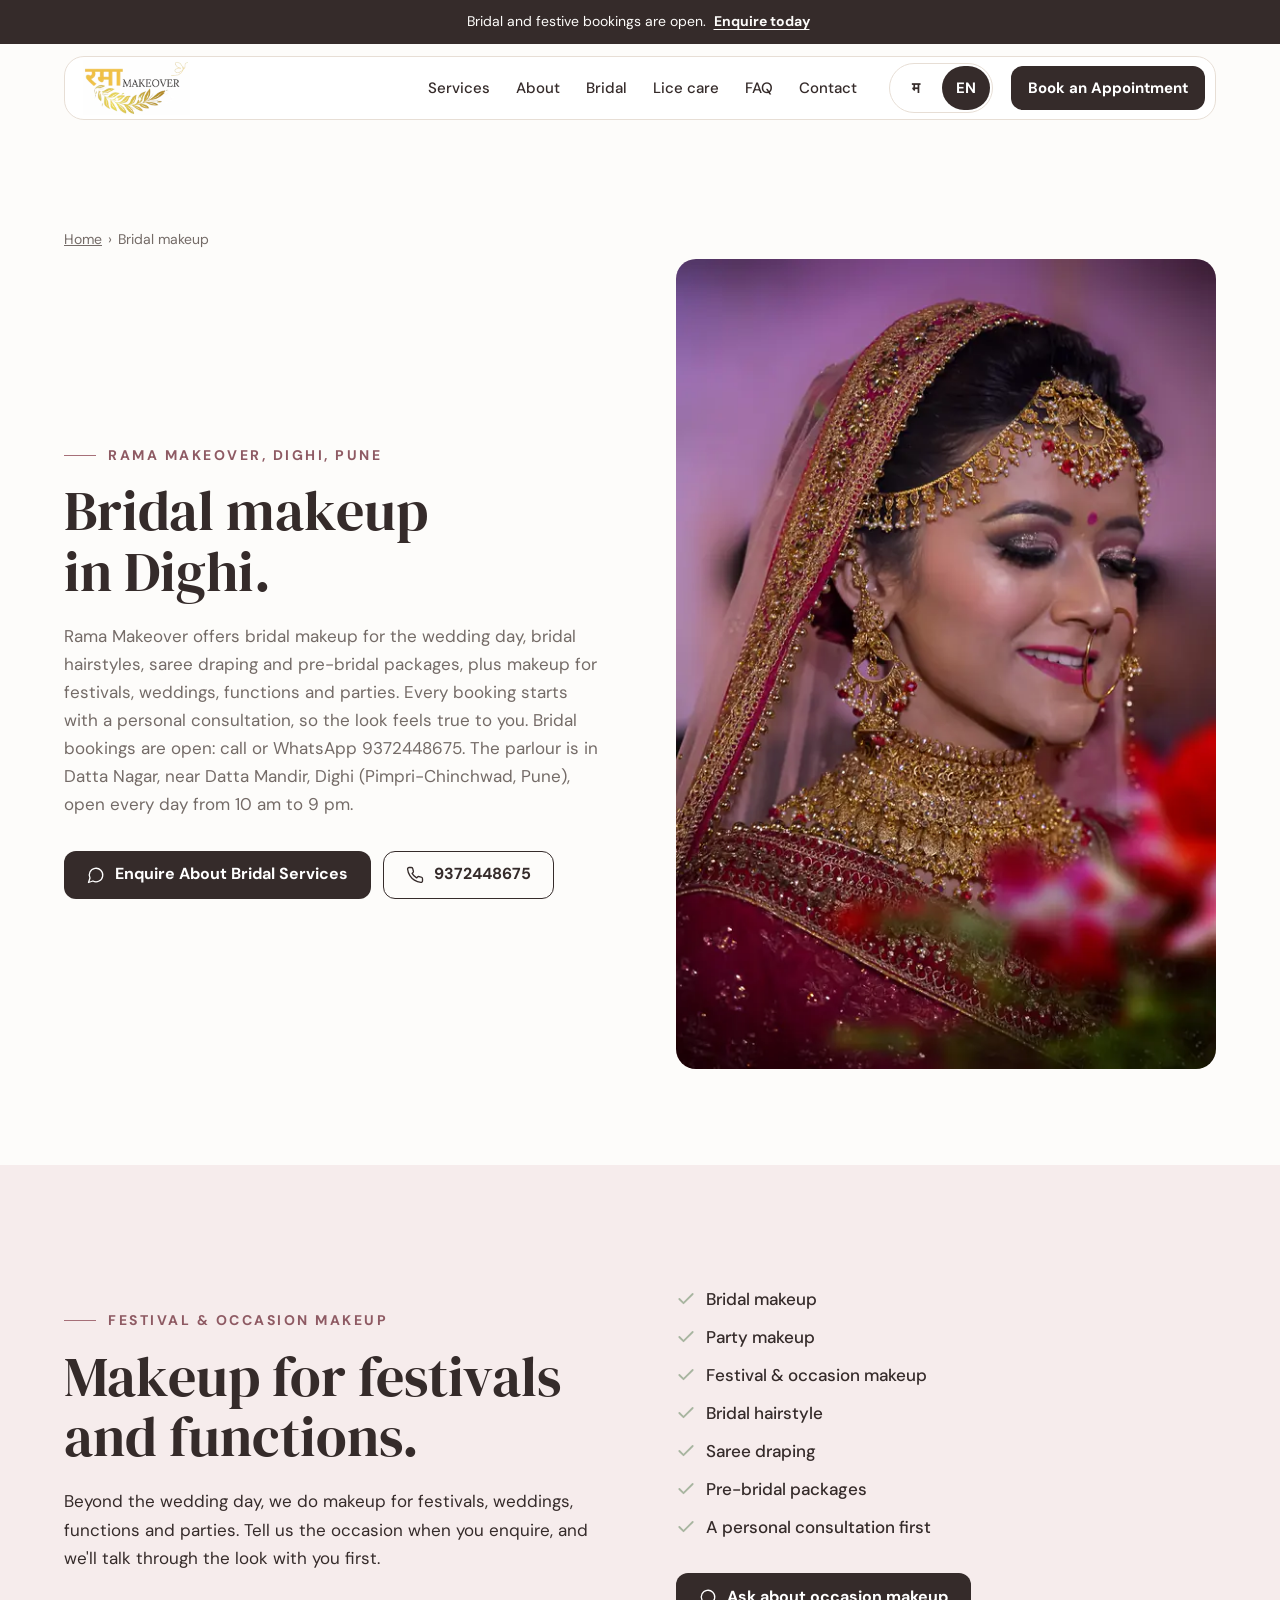
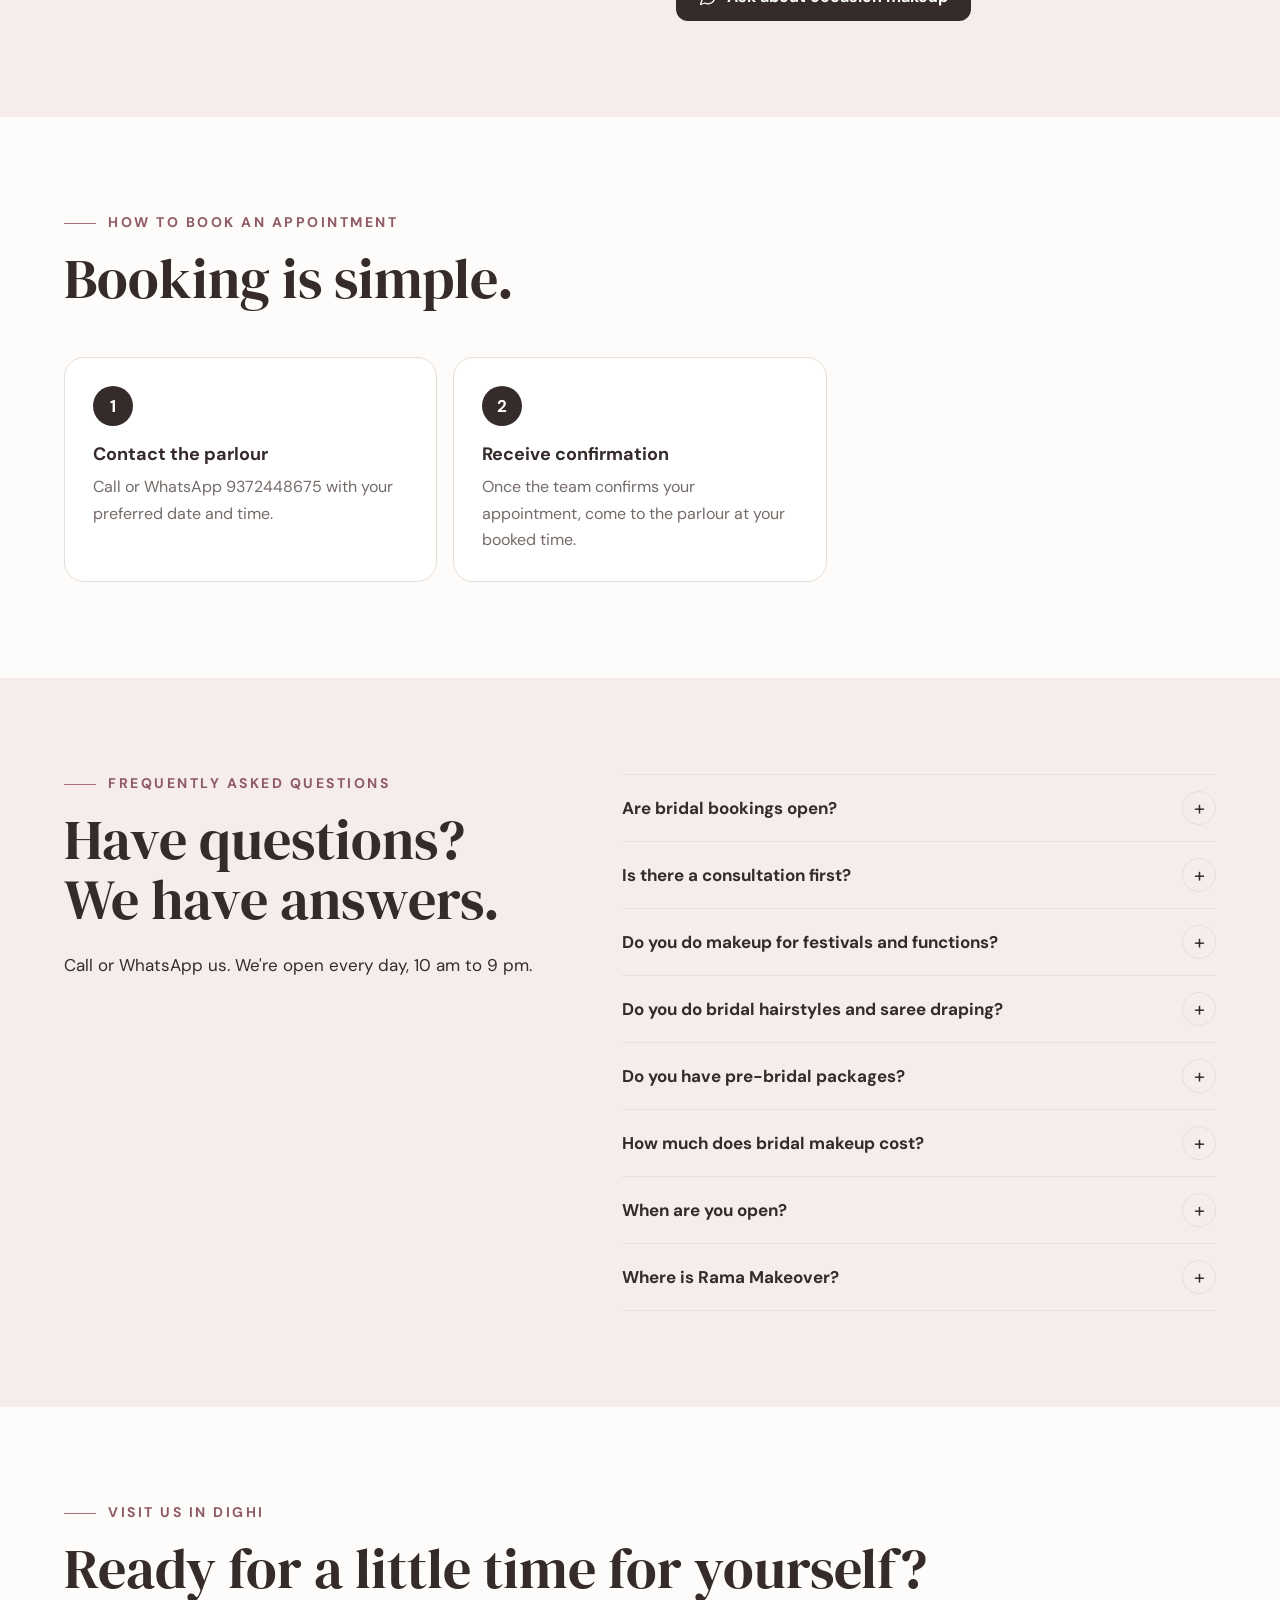
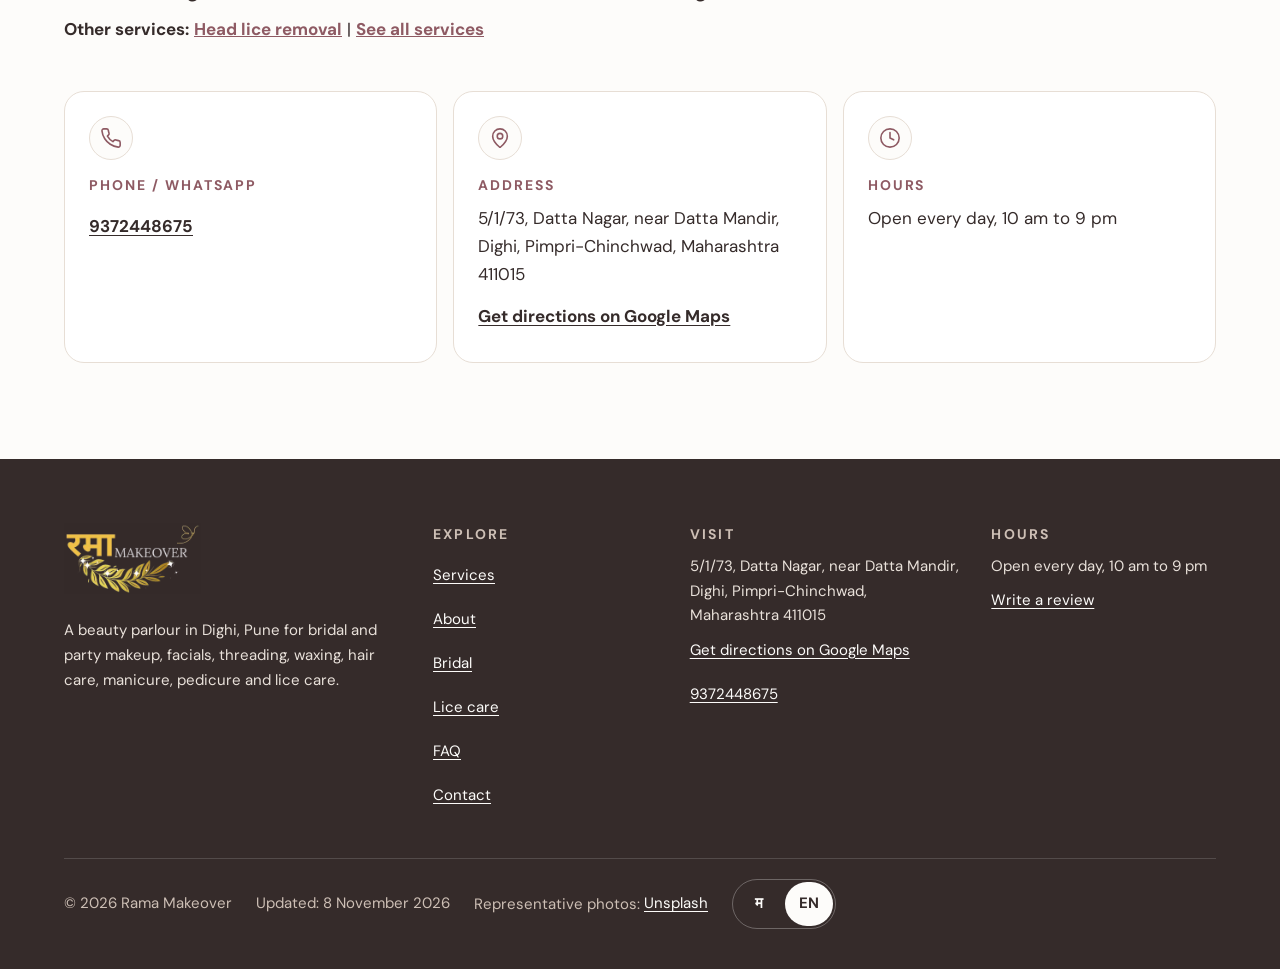
==== bridal-makeup/index.html @ 93661a48 "Self-host the web fonts Serve DM Serif Display, DM Sans, Tiro Devanagari Marathi and Noto Sans Devan" ====
<!doctype html>
<html lang="en">
<head>
<meta charset="utf-8">
<meta name="viewport" content="width=device-width, initial-scale=1">
<title>Bridal Makeup in Dighi, Pune | Rama Makeover</title>
<meta name="description" content="Bridal makeup, bridal hairstyles, saree draping and party makeup at Rama Makeover, Dighi, Pune. Personal consultation first. Call or WhatsApp 9372448675.">
<link rel="canonical" href="https://ramamakeover.github.io/bridal-makeup/">
<link rel="alternate" hreflang="en" href="https://ramamakeover.github.io/bridal-makeup/">
<link rel="alternate" hreflang="mr" href="https://ramamakeover.github.io/mr/bridal-makeup/">
<link rel="alternate" hreflang="x-default" href="https://ramamakeover.github.io/bridal-makeup/">
<meta property="og:url" content="https://ramamakeover.github.io/bridal-makeup/">
<meta property="og:type" content="website">
<meta property="og:title" content="Bridal Makeup in Dighi, Pune | Rama Makeover">
<meta property="og:description" content="Bridal makeup, bridal hairstyles, saree draping and party makeup at Rama Makeover, Dighi, Pune. Personal consultation first. Call or WhatsApp 9372448675.">
<meta property="og:site_name" content="Rama Makeover">
<meta property="og:image" content="https://ramamakeover.github.io/images/og.jpg">
<meta property="og:image:width" content="1200">
<meta property="og:image:height" content="630">
<meta property="og:image:alt" content="Rama Makeover, beauty parlour in Dighi, near Datta Mandir">
<meta name="twitter:card" content="summary_large_image">
<meta name="robots" content="index, follow, max-image-preview:large">
<meta name="author" content="Rama Makeover">
<meta name="theme-color" content="#FDFCFA">
<link rel="icon" href="../icon-48.png?v=3" type="image/png" sizes="48x48">
<link rel="apple-touch-icon" href="../apple-touch-icon.png?v=3">
<link rel="stylesheet" href="../style.css?v=4ac95692-e9c745">
<script>document.documentElement.classList.add("js")</script>
<script src="../script.js?v=4ac95692-e9c745" defer></script>
<script type="application/ld+json">
{
  "@context": "https://schema.org",
  "@graph": [
    {
      "@type": "WebPage",
      "@id": "https://ramamakeover.github.io/bridal-makeup/#webpage",
      "url": "https://ramamakeover.github.io/bridal-makeup/",
      "name": "Bridal Makeup in Dighi, Pune | Rama Makeover",
      "inLanguage": "en",
      "isPartOf": {
        "@id": "https://ramamakeover.github.io/#website"
      },
      "about": {
        "@id": "https://ramamakeover.github.io/bridal-makeup/#service"
      },
      "breadcrumb": {
        "@id": "https://ramamakeover.github.io/bridal-makeup/#breadcrumb"
      },
      "datePublished": "2026-10-30",
      "dateModified": "2026-11-08"
    },
    {
      "@type": "BreadcrumbList",
      "@id": "https://ramamakeover.github.io/bridal-makeup/#breadcrumb",
      "itemListElement": [
        {
          "@type": "ListItem",
          "position": 1,
          "name": "Home",
          "item": "https://ramamakeover.github.io/"
        },
        {
          "@type": "ListItem",
          "position": 2,
          "name": "Bridal makeup",
          "item": "https://ramamakeover.github.io/bridal-makeup/"
        }
      ]
    },
    {
      "@type": "Service",
      "@id": "https://ramamakeover.github.io/bridal-makeup/#service",
      "name": "Bridal makeup",
      "serviceType": "Bridal makeup",
      "description": "Rama Makeover offers bridal makeup for the wedding day, bridal hairstyles, saree draping and pre-bridal packages, plus makeup for festivals, weddings, functions and parties. Every booking starts with a personal consultation, so the look feels true to you. Bridal bookings are open: call or WhatsApp 9372448675. The parlour is in Datta Nagar, near Datta Mandir, Dighi (Pimpri-Chinchwad, Pune), open every day from 10 am to 9 pm.",
      "url": "https://ramamakeover.github.io/bridal-makeup/",
      "provider": {
        "@type": "BeautySalon",
        "@id": "https://ramamakeover.github.io/#business",
        "name": "Rama Makeover"
      },
      "areaServed": {
        "@type": "Place",
        "name": "Dighi, Pimpri-Chinchwad, Pune"
      }
    }
  ]
}
</script>
<script type="application/ld+json">
{
  "@context": "https://schema.org",
  "@type": "FAQPage",
  "mainEntity": [
    {
      "@type": "Question",
      "name": "Are bridal bookings open?",
      "acceptedAnswer": {
        "@type": "Answer",
        "text": "Yes, bridal bookings are open. Call or WhatsApp 9372448675 to enquire."
      }
    },
    {
      "@type": "Question",
      "name": "Is there a consultation first?",
      "acceptedAnswer": {
        "@type": "Answer",
        "text": "Yes. Every booking starts with a personal consultation, so your look suits you."
      }
    },
    {
      "@type": "Question",
      "name": "Do you do makeup for festivals and functions?",
      "acceptedAnswer": {
        "@type": "Answer",
        "text": "Yes. We do makeup for festivals, weddings, functions and parties."
      }
    },
    {
      "@type": "Question",
      "name": "Do you do bridal hairstyles and saree draping?",
      "acceptedAnswer": {
        "@type": "Answer",
        "text": "Yes. We do bridal hairstyles and saree draping. Call or WhatsApp 9372448675 to book."
      }
    },
    {
      "@type": "Question",
      "name": "Do you have pre-bridal packages?",
      "acceptedAnswer": {
        "@type": "Answer",
        "text": "Yes. Call or WhatsApp 9372448675 to ask what's included and the charges."
      }
    },
    {
      "@type": "Question",
      "name": "How much does bridal makeup cost?",
      "acceptedAnswer": {
        "@type": "Answer",
        "text": "Charges depend on the service. Please call or WhatsApp 9372448675."
      }
    },
    {
      "@type": "Question",
      "name": "When are you open?",
      "acceptedAnswer": {
        "@type": "Answer",
        "text": "Every day, 10 am to 9 pm."
      }
    },
    {
      "@type": "Question",
      "name": "Where is Rama Makeover?",
      "acceptedAnswer": {
        "@type": "Answer",
        "text": "5/1/73, Datta Nagar, near Datta Mandir, Dighi, Pimpri-Chinchwad, Maharashtra 411015."
      }
    }
  ]
}
</script>
</head>
<body>
<a class="skip" href="#main">Skip to main content</a>
<div class="announce">Bridal and festive bookings are open. <a href="https://wa.me/919372448675?text=Hello%2C%20I%27d%20like%20to%20enquire%20about%20bridal%20/%20festive%20makeup.">Enquire today</a></div>

<header class="site-header">
  <div class="wrap">
    <div class="bar-inner">
      <a class="logo-link" href="../"><span class="logo-art"><img src="../images/logo-light-320.webp" srcset="../images/logo-light-320.webp 320w, ../images/logo-light-480.webp 480w, ../images/logo-light-960.webp 960w" sizes="(min-width:600px) 140px, 100px" width="960" height="504" alt="रमा मेकओव्हर (Rama Makeover)"><span aria-hidden="true"><i class="tw" style="left:13.6%;top:52.7%;--s:4.6;--d:0s"></i><i class="tw" style="left:16.9%;top:58.2%;--s:5.2;--d:1.1s"></i><i class="tw" style="left:21.1%;top:48.5%;--s:2.6;--d:2.3s"></i><i class="tw" style="left:31.6%;top:70%;--s:4.8;--d:0.6s"></i><i class="tw" style="left:52.8%;top:69.9%;--s:4.6;--d:1.7s"></i><i class="tw" style="left:77.7%;top:56.5%;--s:5.4;--d:2.8s"></i><i class="tw" style="left:81.9%;top:68.5%;--s:2.6;--d:0.3s"></i></span></span></a>
      <button class="menu-btn" type="button" aria-expanded="false" aria-controls="site-nav"><svg class="ico" viewBox="0 0 24 24" aria-hidden="true"><path d="M4 6h16M4 12h16M4 18h16"/></svg><span class="menu-txt">Menu</span></button>
      <nav id="site-nav" class="nav" aria-label="Main menu"><a href="../#services">Services</a><a href="../#about">About</a><a href="../bridal-makeup/">Bridal</a><a href="../head-lice-removal/">Lice care</a><a href="../#faq">FAQ</a><a href="../#contact">Contact</a></nav>
      <div class="lang-switch" role="group" aria-label="Choose language"><a href="../mr/bridal-makeup/" lang="mr" hreflang="mr"><span aria-hidden="true">म</span><span class="vh">मराठी</span></a><a href="./" lang="en" hreflang="en" aria-current="page"><span aria-hidden="true">EN</span><span class="vh">English</span></a></div>
      <a class="btn btn-primary btn-sm header-cta" href="https://wa.me/919372448675?text=Hello%2C%20I%27d%20like%20to%20enquire%20about%20an%20appointment.%20Please%20share%20available%20times%20and%20service%20details.">Book an Appointment</a>
    </div>
  </div>
</header>

<main id="main">
  <section class="block svc-top">
    <div class="wrap">
      <nav class="crumbs" aria-label="Breadcrumb"><ol><li><a href="../">Home</a></li><li aria-current="page">Bridal makeup</li></ol></nav>
      <div class="split">
        <div>
          <h1 class="title"><span class="eyebrow">Rama Makeover, Dighi, Pune</span> Bridal makeup in Dighi.</h1>
          <p class="intro">Rama Makeover offers bridal makeup for the wedding day, bridal hairstyles, saree draping and pre-bridal packages, plus makeup for festivals, weddings, functions and parties. Every booking starts with a personal consultation, so the look feels true to you. Bridal bookings are open: call or WhatsApp 9372448675. The parlour is in Datta Nagar, near Datta Mandir, Dighi (Pimpri-Chinchwad, Pune), open every day from 10 am to 9 pm.</p>
          <div class="ctas"><a class="btn btn-primary" href="https://wa.me/919372448675?text=Hello%2C%20I%27d%20like%20to%20enquire%20about%20bridal%20makeup."><svg class="ico" viewBox="0 0 24 24" aria-hidden="true"><path d="M7.9 20A9 9 0 1 0 4 16.1L2 22Z"/></svg>Enquire About Bridal Services</a><a class="btn btn-secondary" href="tel:+919372448675"><svg class="ico" viewBox="0 0 24 24" aria-hidden="true"><path d="M22 16.92v3a2 2 0 0 1-2.18 2 19.79 19.79 0 0 1-8.63-3.07 19.5 19.5 0 0 1-6-6 19.79 19.79 0 0 1-3.07-8.67A2 2 0 0 1 4.11 2h3a2 2 0 0 1 2 1.72 12.84 12.84 0 0 0 .7 2.81 2 2 0 0 1-.45 2.11L8.09 9.91a16 16 0 0 0 6 6l1.27-1.27a2 2 0 0 1 2.11-.45 12.84 12.84 0 0 0 2.81.7A2 2 0 0 1 22 16.92z"/></svg>9372448675</a></div>
        </div>
        <div class="svc-photo sk"><img src="../images/stock/bridal-portrait-800.webp" srcset="../images/stock/bridal-portrait-560.webp 560w, ../images/stock/bridal-portrait-800.webp 800w, ../images/stock/bridal-portrait-1100.webp 1100w" sizes="(min-width:1248px) 564px, (min-width:768px) calc(50vw - 60px), calc(100vw - 48px)" width="1100" height="1649" alt="A bride in red with gold jewellery (representative photo)" fetchpriority="high"></div>
      </div>
    </div>
  </section>

  <section class="block alt">
    <div class="wrap split">
      <div data-reveal><h2 class="title"><span class="eyebrow">Festival & occasion makeup</span> Makeup for festivals and functions.</h2><p class="intro">Beyond the wedding day, we do makeup for festivals, weddings, functions and parties. Tell us the occasion when you enquire, and we'll talk through the look with you first.</p></div>
      <div data-reveal><ul class="offer"><li><svg class="ico" viewBox="0 0 24 24" aria-hidden="true"><path d="M20 6 9 17l-5-5"/></svg>Bridal makeup</li><li><svg class="ico" viewBox="0 0 24 24" aria-hidden="true"><path d="M20 6 9 17l-5-5"/></svg>Party makeup</li><li><svg class="ico" viewBox="0 0 24 24" aria-hidden="true"><path d="M20 6 9 17l-5-5"/></svg>Festival & occasion makeup</li><li><svg class="ico" viewBox="0 0 24 24" aria-hidden="true"><path d="M20 6 9 17l-5-5"/></svg>Bridal hairstyle</li><li><svg class="ico" viewBox="0 0 24 24" aria-hidden="true"><path d="M20 6 9 17l-5-5"/></svg>Saree draping</li><li><svg class="ico" viewBox="0 0 24 24" aria-hidden="true"><path d="M20 6 9 17l-5-5"/></svg>Pre-bridal packages</li><li><svg class="ico" viewBox="0 0 24 24" aria-hidden="true"><path d="M20 6 9 17l-5-5"/></svg>A personal consultation first</li></ul><div class="ctas"><a class="btn btn-primary" href="https://wa.me/919372448675?text=Hello%2C%20I%27d%20like%20to%20enquire%20about%20festival%20/%20occasion%20makeup."><svg class="ico" viewBox="0 0 24 24" aria-hidden="true"><path d="M7.9 20A9 9 0 1 0 4 16.1L2 22Z"/></svg>Ask about occasion makeup</a></div></div>
    </div>
  </section>

  <section class="block" id="book">
    <div class="wrap">
      <div data-reveal><h2 class="title"><span class="eyebrow">How to book an appointment</span> Booking is simple.</h2></div>
      <ol class="steps"><li data-reveal style="--i:0"><h3>Contact the parlour</h3><p>Call or WhatsApp 9372448675 with your preferred date and time.</p></li><li data-reveal style="--i:1"><h3>Receive confirmation</h3><p>Once the team confirms your appointment, come to the parlour at your booked time.</p></li></ol>
    </div>
  </section>

  <section class="block alt" id="faq">
    <div class="wrap faq-grid">
      <div data-reveal><h2 class="title"><span class="eyebrow">Frequently asked questions</span> Have questions? We have answers.</h2><p class="intro">Call or WhatsApp us. We're open every day, 10 am to 9 pm.</p></div>
      <div class="faq" data-reveal><details><summary>Are bridal bookings open?</summary><p>Yes, bridal bookings are open. Call or WhatsApp 9372448675 to enquire.</p></details><details><summary>Is there a consultation first?</summary><p>Yes. Every booking starts with a personal consultation, so your look suits you.</p></details><details><summary>Do you do makeup for festivals and functions?</summary><p>Yes. We do makeup for festivals, weddings, functions and parties.</p></details><details><summary>Do you do bridal hairstyles and saree draping?</summary><p>Yes. We do bridal hairstyles and saree draping. Call or WhatsApp 9372448675 to book.</p></details><details><summary>Do you have pre-bridal packages?</summary><p>Yes. Call or WhatsApp 9372448675 to ask what's included and the charges.</p></details><details><summary>How much does bridal makeup cost?</summary><p>Charges depend on the service. Please call or WhatsApp 9372448675.</p></details><details><summary>When are you open?</summary><p>Every day, 10 am to 9 pm.</p></details><details><summary>Where is Rama Makeover?</summary><p>5/1/73, Datta Nagar, near Datta Mandir, Dighi, Pimpri-Chinchwad, Maharashtra 411015.</p></details></div>
    </div>
  </section>

  <section class="block" id="contact">
    <div class="wrap">
      <div data-reveal><h2 class="title"><span class="eyebrow">Visit us in Dighi</span> Ready for a little time for yourself?</h2>
        <p class="more"><b>Other services:</b> <a href="../head-lice-removal/">Head lice removal</a> | <a href="../#services">See all services</a></p></div>
      <div class="contact">
        <div data-reveal style="--i:0"><div class="badge"><svg class="ico" viewBox="0 0 24 24" aria-hidden="true"><path d="M22 16.92v3a2 2 0 0 1-2.18 2 19.79 19.79 0 0 1-8.63-3.07 19.5 19.5 0 0 1-6-6 19.79 19.79 0 0 1-3.07-8.67A2 2 0 0 1 4.11 2h3a2 2 0 0 1 2 1.72 12.84 12.84 0 0 0 .7 2.81 2 2 0 0 1-.45 2.11L8.09 9.91a16 16 0 0 0 6 6l1.27-1.27a2 2 0 0 1 2.11-.45 12.84 12.84 0 0 0 2.81.7A2 2 0 0 1 22 16.92z"/></svg></div><h3>Phone / WhatsApp</h3><p><a href="tel:+919372448675">9372448675</a></p></div>
        <div data-reveal style="--i:1"><div class="badge"><svg class="ico" viewBox="0 0 24 24" aria-hidden="true"><path d="M20 10c0 4.99-5.54 10.19-7.4 11.8a1 1 0 0 1-1.2 0C9.54 20.19 4 14.99 4 10a8 8 0 0 1 16 0"/><circle cx="12" cy="10" r="3"/></svg></div><h3>Address</h3><p>5/1/73, Datta Nagar, near Datta Mandir, Dighi, Pimpri-Chinchwad, Maharashtra 411015</p><p><a href="https://maps.app.goo.gl/stxkixWMnrQmzfCd6">Get directions on Google Maps</a></p></div>
        <div data-reveal style="--i:2"><div class="badge"><svg class="ico" viewBox="0 0 24 24" aria-hidden="true"><circle cx="12" cy="12" r="10"/><path d="M12 6v6l4 2"/></svg></div><h3>Hours</h3><p>Open every day, 10 am to 9 pm</p></div>
      </div>
    </div>
  </section>
</main>
<footer>
  <div class="wrap">
    <div class="cols">
      <div><a class="logo-chip" href="../"><span class="logo-art"><img src="../images/logo-dark-320.webp" srcset="../images/logo-dark-320.webp 320w, ../images/logo-dark-480.webp 480w, ../images/logo-dark-960.webp 960w" sizes="(min-width:600px) 140px, 100px" width="960" height="504" alt="Rama Makeover" loading="lazy"><span aria-hidden="true"><i class="tw" style="left:13.6%;top:52.7%;--s:4.6;--d:0s"></i><i class="tw" style="left:16.9%;top:58.2%;--s:5.2;--d:1.1s"></i><i class="tw" style="left:21.1%;top:48.5%;--s:2.6;--d:2.3s"></i><i class="tw" style="left:31.6%;top:70%;--s:4.8;--d:0.6s"></i><i class="tw" style="left:52.8%;top:69.9%;--s:4.6;--d:1.7s"></i><i class="tw" style="left:77.7%;top:56.5%;--s:5.4;--d:2.8s"></i><i class="tw" style="left:81.9%;top:68.5%;--s:2.6;--d:0.3s"></i></span></span></a><p class="brand-line">A beauty parlour in Dighi, Pune for bridal and party makeup, facials, threading, waxing, hair care, manicure, pedicure and lice care.</p></div>
      <div><h3>Explore</h3><ul><li><a href="../#services">Services</a></li><li><a href="../#about">About</a></li><li><a href="../bridal-makeup/">Bridal</a></li><li><a href="../head-lice-removal/">Lice care</a></li><li><a href="../#faq">FAQ</a></li><li><a href="../#contact">Contact</a></li></ul></div>
      <div><h3>Visit</h3><p>5/1/73, Datta Nagar, near Datta Mandir, Dighi, Pimpri-Chinchwad, Maharashtra 411015</p><p><a href="https://maps.app.goo.gl/stxkixWMnrQmzfCd6">Get directions on Google Maps</a></p><p><a href="tel:+919372448675">9372448675</a></p></div>
      <div><h3>Hours</h3><p>Open every day, 10 am to 9 pm</p><p><a href="../review/">Write a review</a></p></div>
    </div>
    <div class="small"><span>© 2026 Rama Makeover</span><span>Updated: <time datetime="2026-11-08">8 November 2026</time></span><span>Representative photos: <a href="https://unsplash.com/license">Unsplash</a></span><div class="lang-switch on-dark" role="group" aria-label="Choose language"><a href="../mr/bridal-makeup/" lang="mr" hreflang="mr"><span aria-hidden="true">म</span><span class="vh">मराठी</span></a><a href="./" lang="en" hreflang="en" aria-current="page"><span aria-hidden="true">EN</span><span class="vh">English</span></a></div></div>
  </div>
</footer>

<div class="mbar"><a href="tel:+919372448675"><svg class="ico" viewBox="0 0 24 24" aria-hidden="true"><path d="M22 16.92v3a2 2 0 0 1-2.18 2 19.79 19.79 0 0 1-8.63-3.07 19.5 19.5 0 0 1-6-6 19.79 19.79 0 0 1-3.07-8.67A2 2 0 0 1 4.11 2h3a2 2 0 0 1 2 1.72 12.84 12.84 0 0 0 .7 2.81 2 2 0 0 1-.45 2.11L8.09 9.91a16 16 0 0 0 6 6l1.27-1.27a2 2 0 0 1 2.11-.45 12.84 12.84 0 0 0 2.81.7A2 2 0 0 1 22 16.92z"/></svg>Call</a><a href="https://wa.me/919372448675?text=Hello%2C%20I%27d%20like%20to%20enquire%20about%20an%20appointment.%20Please%20share%20available%20times%20and%20service%20details."><svg class="ico" viewBox="0 0 24 24" aria-hidden="true"><path d="M7.9 20A9 9 0 1 0 4 16.1L2 22Z"/></svg>WhatsApp</a></div>
</body>
</html>
---- style.css ----
/* Rama Makeover — shared styles for / (Marathi) and /en/ (English).
   Layout inspired by modern salon templates (floating nav, centred serif hero with an italic second line,
   arch images, photo service cards); tokens from RAMA_MAKEOVER_UI_UX_DESIGN.md.
   Contrast: dusty rose #A66F78 is for large text/decoration only; small rose text uses --rose-ink (5.2:1 on ivory).
   Muted grey fails on the blush sections, so they use cocoa text. */
/* Self-hosted fonts (files in fonts/, copied from Google Fonts; OFL). Browsers fetch only the faces a page uses. */
/* latin-ext */
@font-face {
  font-family: 'DM Sans';
  font-style: normal;
  font-weight: 400;
  font-display: swap;
  src: url(fonts/dm-sans-latin-ext.woff2) format('woff2');
  unicode-range: U+0100-02BA, U+02BD-02C5, U+02C7-02CC, U+02CE-02D7, U+02DD-02FF, U+0304, U+0308, U+0329, U+1D00-1DBF, U+1E00-1E9F, U+1EF2-1EFF, U+2020, U+20A0-20AB, U+20AD-20C4, U+2113, U+2C60-2C7F, U+A720-A7FF;
}
/* latin */
@font-face {
  font-family: 'DM Sans';
  font-style: normal;
  font-weight: 400;
  font-display: swap;
  src: url(fonts/dm-sans-latin.woff2) format('woff2');
  unicode-range: U+0000-00FF, U+0131, U+0152-0153, U+02BB-02BC, U+02C6, U+02DA, U+02DC, U+0304, U+0308, U+0329, U+2000-206F, U+20AC, U+2122, U+2191, U+2193, U+2212, U+2215, U+FEFF, U+FFFD;
}
/* latin-ext */
@font-face {
  font-family: 'DM Sans';
  font-style: normal;
  font-weight: 500;
  font-display: swap;
  src: url(fonts/dm-sans-latin-ext.woff2) format('woff2');
  unicode-range: U+0100-02BA, U+02BD-02C5, U+02C7-02CC, U+02CE-02D7, U+02DD-02FF, U+0304, U+0308, U+0329, U+1D00-1DBF, U+1E00-1E9F, U+1EF2-1EFF, U+2020, U+20A0-20AB, U+20AD-20C4, U+2113, U+2C60-2C7F, U+A720-A7FF;
}
/* latin */
@font-face {
  font-family: 'DM Sans';
  font-style: normal;
  font-weight: 500;
  font-display: swap;
  src: url(fonts/dm-sans-latin.woff2) format('woff2');
  unicode-range: U+0000-00FF, U+0131, U+0152-0153, U+02BB-02BC, U+02C6, U+02DA, U+02DC, U+0304, U+0308, U+0329, U+2000-206F, U+20AC, U+2122, U+2191, U+2193, U+2212, U+2215, U+FEFF, U+FFFD;
}
/* latin-ext */
@font-face {
  font-family: 'DM Sans';
  font-style: normal;
  font-weight: 700;
  font-display: swap;
  src: url(fonts/dm-sans-latin-ext.woff2) format('woff2');
  unicode-range: U+0100-02BA, U+02BD-02C5, U+02C7-02CC, U+02CE-02D7, U+02DD-02FF, U+0304, U+0308, U+0329, U+1D00-1DBF, U+1E00-1E9F, U+1EF2-1EFF, U+2020, U+20A0-20AB, U+20AD-20C4, U+2113, U+2C60-2C7F, U+A720-A7FF;
}
/* latin */
@font-face {
  font-family: 'DM Sans';
  font-style: normal;
  font-weight: 700;
  font-display: swap;
  src: url(fonts/dm-sans-latin.woff2) format('woff2');
  unicode-range: U+0000-00FF, U+0131, U+0152-0153, U+02BB-02BC, U+02C6, U+02DA, U+02DC, U+0304, U+0308, U+0329, U+2000-206F, U+20AC, U+2122, U+2191, U+2193, U+2212, U+2215, U+FEFF, U+FFFD;
}
/* latin-ext */
@font-face {
  font-family: 'DM Serif Display';
  font-style: italic;
  font-weight: 400;
  font-display: swap;
  src: url(fonts/dm-serif-display-italic-latin-ext.woff2) format('woff2');
  unicode-range: U+0100-02BA, U+02BD-02C5, U+02C7-02CC, U+02CE-02D7, U+02DD-02FF, U+0304, U+0308, U+0329, U+1D00-1DBF, U+1E00-1E9F, U+1EF2-1EFF, U+2020, U+20A0-20AB, U+20AD-20C4, U+2113, U+2C60-2C7F, U+A720-A7FF;
}
/* latin */
@font-face {
  font-family: 'DM Serif Display';
  font-style: italic;
  font-weight: 400;
  font-display: swap;
  src: url(fonts/dm-serif-display-italic-latin.woff2) format('woff2');
  unicode-range: U+0000-00FF, U+0131, U+0152-0153, U+02BB-02BC, U+02C6, U+02DA, U+02DC, U+0304, U+0308, U+0329, U+2000-206F, U+20AC, U+2122, U+2191, U+2193, U+2212, U+2215, U+FEFF, U+FFFD;
}
/* latin-ext */
@font-face {
  font-family: 'DM Serif Display';
  font-style: normal;
  font-weight: 400;
  font-display: swap;
  src: url(fonts/dm-serif-display-latin-ext.woff2) format('woff2');
  unicode-range: U+0100-02BA, U+02BD-02C5, U+02C7-02CC, U+02CE-02D7, U+02DD-02FF, U+0304, U+0308, U+0329, U+1D00-1DBF, U+1E00-1E9F, U+1EF2-1EFF, U+2020, U+20A0-20AB, U+20AD-20C4, U+2113, U+2C60-2C7F, U+A720-A7FF;
}
/* latin */
@font-face {
  font-family: 'DM Serif Display';
  font-style: normal;
  font-weight: 400;
  font-display: swap;
  src: url(fonts/dm-serif-display-latin.woff2) format('woff2');
  unicode-range: U+0000-00FF, U+0131, U+0152-0153, U+02BB-02BC, U+02C6, U+02DA, U+02DC, U+0304, U+0308, U+0329, U+2000-206F, U+20AC, U+2122, U+2191, U+2193, U+2212, U+2215, U+FEFF, U+FFFD;
}
/* devanagari */
@font-face {
  font-family: 'Noto Sans Devanagari';
  font-style: normal;
  font-weight: 400 700;
  font-stretch: 100%;
  font-display: swap;
  src: url(fonts/noto-sans-devanagari-devanagari.woff2) format('woff2');
  unicode-range: U+0900-097F, U+1CD0-1CF4, U+1CF7-1CF9, U+200C-200D, U+20A8, U+20B9, U+20F0, U+25CC, U+A830-A839, U+A8E0-A8FF, U+11B00-11B0A;
}
/* latin-ext */
@font-face {
  font-family: 'Noto Sans Devanagari';
  font-style: normal;
  font-weight: 400 700;
  font-stretch: 100%;
  font-display: swap;
  src: url(fonts/noto-sans-devanagari-latin-ext.woff2) format('woff2');
  unicode-range: U+0100-02BA, U+02BD-02C5, U+02C7-02CC, U+02CE-02D7, U+02DD-02FF, U+0304, U+0308, U+0329, U+1D00-1DBF, U+1E00-1E9F, U+1EF2-1EFF, U+2020, U+20A0-20AB, U+20AD-20C4, U+2113, U+2C60-2C7F, U+A720-A7FF;
}
/* latin */
@font-face {
  font-family: 'Noto Sans Devanagari';
  font-style: normal;
  font-weight: 400 700;
  font-stretch: 100%;
  font-display: swap;
  src: url(fonts/noto-sans-devanagari-latin.woff2) format('woff2');
  unicode-range: U+0000-00FF, U+0131, U+0152-0153, U+02BB-02BC, U+02C6, U+02DA, U+02DC, U+0304, U+0308, U+0329, U+2000-206F, U+20AC, U+2122, U+2191, U+2193, U+2212, U+2215, U+FEFF, U+FFFD;
}
/* devanagari */
@font-face {
  font-family: 'Tiro Devanagari Marathi';
  font-style: italic;
  font-weight: 400;
  font-display: swap;
  src: url(fonts/tiro-devanagari-marathi-italic-devanagari.woff2) format('woff2');
  unicode-range: U+0900-097F, U+1CD0-1CF4, U+1CF7-1CF9, U+200C-200D, U+20A8, U+20B9, U+20F0, U+25CC, U+A830-A839, U+A8E0-A8FF, U+11B00-11B0A;
}
/* latin-ext */
@font-face {
  font-family: 'Tiro Devanagari Marathi';
  font-style: italic;
  font-weight: 400;
  font-display: swap;
  src: url(fonts/tiro-devanagari-marathi-italic-latin-ext.woff2) format('woff2');
  unicode-range: U+0100-02BA, U+02BD-02C5, U+02C7-02CC, U+02CE-02D7, U+02DD-02FF, U+0304, U+0308, U+0329, U+1D00-1DBF, U+1E00-1E9F, U+1EF2-1EFF, U+2020, U+20A0-20AB, U+20AD-20C4, U+2113, U+2C60-2C7F, U+A720-A7FF;
}
/* latin */
@font-face {
  font-family: 'Tiro Devanagari Marathi';
  font-style: italic;
  font-weight: 400;
  font-display: swap;
  src: url(fonts/tiro-devanagari-marathi-italic-latin.woff2) format('woff2');
  unicode-range: U+0000-00FF, U+0131, U+0152-0153, U+02BB-02BC, U+02C6, U+02DA, U+02DC, U+0304, U+0308, U+0329, U+2000-206F, U+20AC, U+2122, U+2191, U+2193, U+2212, U+2215, U+FEFF, U+FFFD;
}
/* devanagari */
@font-face {
  font-family: 'Tiro Devanagari Marathi';
  font-style: normal;
  font-weight: 400;
  font-display: swap;
  src: url(fonts/tiro-devanagari-marathi-devanagari.woff2) format('woff2');
  unicode-range: U+0900-097F, U+1CD0-1CF4, U+1CF7-1CF9, U+200C-200D, U+20A8, U+20B9, U+20F0, U+25CC, U+A830-A839, U+A8E0-A8FF, U+11B00-11B0A;
}
/* latin-ext */
@font-face {
  font-family: 'Tiro Devanagari Marathi';
  font-style: normal;
  font-weight: 400;
  font-display: swap;
  src: url(fonts/tiro-devanagari-marathi-latin-ext.woff2) format('woff2');
  unicode-range: U+0100-02BA, U+02BD-02C5, U+02C7-02CC, U+02CE-02D7, U+02DD-02FF, U+0304, U+0308, U+0329, U+1D00-1DBF, U+1E00-1E9F, U+1EF2-1EFF, U+2020, U+20A0-20AB, U+20AD-20C4, U+2113, U+2C60-2C7F, U+A720-A7FF;
}
/* latin */
@font-face {
  font-family: 'Tiro Devanagari Marathi';
  font-style: normal;
  font-weight: 400;
  font-display: swap;
  src: url(fonts/tiro-devanagari-marathi-latin.woff2) format('woff2');
  unicode-range: U+0000-00FF, U+0131, U+0152-0153, U+02BB-02BC, U+02C6, U+02DA, U+02DC, U+0304, U+0308, U+0329, U+2000-206F, U+20AC, U+2122, U+2191, U+2193, U+2212, U+2215, U+FEFF, U+FFFD;
}
:root {
  --bg:#FDFCFA; --ivory:#FDFCFA; --cream:#F6ECEC; --white:#FFFFFF; --border:#E7DED5;
  --cocoa:#352B2A; --cocoa-2:#4A3D3B; --muted:#746B67;
  --rose:#A66F78; --rose-ink:#8E5A63; --blush:#D9A6A0; --sage:#A8B5A0;
  --head:"DM Serif Display","Nirmala UI",Georgia,serif;
  --body:"DM Sans","Nirmala UI",system-ui,sans-serif;
  --ease:cubic-bezier(.2,.7,.2,1);
  --r-btn:12px; --r-card:20px;
}
/* Each language gets only its own web fonts (as when they came from Google Fonts per page). */
html:lang(mr) { --head:"Tiro Devanagari Marathi","Nirmala UI",Georgia,serif; --body:"Noto Sans Devanagari","Nirmala UI",system-ui,sans-serif; }
* { margin:0; padding:0; box-sizing:border-box; }
html { scroll-behavior:smooth; interpolate-size:allow-keywords; }
[id] { scroll-margin-top:96px; }
body { background:var(--ivory); color:var(--cocoa); font-family:var(--body); font-size:17px; line-height:1.65; padding-bottom:64px; }
a { color:inherit; }
img, svg { display:block; max-width:100%; }
.wrap { max-width:1200px; margin:0 auto; padding-left:24px; padding-right:24px; }
.ico { width:22px; height:22px; fill:none; stroke:currentColor; stroke-width:1.75; stroke-linecap:round; stroke-linejoin:round; flex:none; }

/* Accessibility */
.skip { position:absolute; left:16px; top:-64px; z-index:60; background:var(--cocoa); color:var(--white); padding:10px 16px; border-radius:var(--r-btn); font-weight:700; text-decoration:none; }
.skip:focus { top:16px; }
:focus-visible { outline:3px solid var(--rose-ink); outline-offset:3px; border-radius:6px; }

/* Announcement bar */
.announce { background:var(--cocoa); color:var(--ivory); font-size:14px; text-align:center; padding:0 16px; }
.announce a { color:var(--ivory); font-weight:700; text-underline-offset:3px; display:inline-flex; align-items:center; min-height:44px; padding:0 4px; }

/* Floating header */
.site-header { position:sticky; top:0; z-index:40; padding:12px 0; }
.site-header .bar-inner { display:flex; align-items:center; gap:12px; min-height:64px; padding:0 10px 0 18px; background:rgba(255,255,255,.95); border:1px solid var(--border); border-radius:20px; transition:background-color .2s, box-shadow .2s, min-height .25s ease; }
.site-header.scrolled .bar-inner { background:rgba(255,255,255,.95); box-shadow:0 10px 30px rgba(53,43,42,.08); }
.logo-link { display:inline-flex; align-items:center; min-height:48px; }
.logo-link img { height:56px; width:auto; }
@media (max-width:599px) { .logo-link img { height:48px; } }
.nav { margin-left:auto; display:flex; align-items:center; gap:2px; }
.nav a { display:inline-flex; align-items:center; min-height:44px; padding:0 12px; text-decoration:none; font-size:15px; font-weight:500; border-radius:10px; transition:color .18s, background-color .18s; }
.nav a:hover { background:var(--ivory); }
.nav .lang { border:1px solid var(--border); }
.header-cta { margin-left:6px; }
.menu-btn { display:none; margin-left:auto; align-items:center; gap:8px; min-height:44px; min-width:44px; padding:0 14px; border:1px solid var(--border); border-radius:var(--r-btn); background:var(--white); color:var(--cocoa); font:inherit; font-weight:700; cursor:pointer; }
@media (max-width:959px) {
  .menu-btn { display:inline-flex; }
  .site-header .header-cta { display:none; }
  .nav { position:absolute; left:24px; right:24px; top:calc(100% - 4px); flex-direction:column; align-items:stretch; gap:0; margin:0; padding:8px 16px 12px; background:var(--white); border:1px solid var(--border); border-radius:20px; box-shadow:0 18px 40px rgba(53,43,42,.12); }
  .nav a { min-height:52px; font-size:17px; border-bottom:1px solid var(--border); border-radius:0; padding:0 4px; }
  .nav a:last-child { border-bottom:0; }
  .nav .lang { border:0; border-bottom:1px solid var(--border); }
  .nav[hidden] { display:none; }
}
@media (min-width:960px) { .nav[hidden] { display:flex; } }

/* Language toggle: both languages visible, current one is the dark pill. Each side is a 44px tap target. */
.lang-switch { display:inline-flex; flex:none; gap:2px; padding:2px; border:1px solid var(--border); border-radius:999px; background:var(--white); }
.lang-switch a { display:inline-flex; align-items:center; justify-content:center; min-width:48px; min-height:44px; padding:0 14px; border-radius:999px; font-size:15px; font-weight:700; line-height:1; text-decoration:none; color:var(--cocoa); transition:background-color .2s, color .2s; }
.lang-switch a:not([aria-current]):hover { background:var(--ivory); }
.lang-switch a[aria-current] { background:var(--cocoa); color:var(--white); pointer-events:none; }
.lang-switch.on-dark { background:transparent; border-color:rgba(255,255,255,.28); }
.lang-switch.on-dark a { color:var(--ivory); }
.lang-switch.on-dark a:not([aria-current]):hover { background:rgba(255,255,255,.1); }
.lang-switch.on-dark a[aria-current] { background:var(--ivory); color:var(--cocoa); }
.vh { position:absolute; width:1px; height:1px; overflow:hidden; clip:rect(0 0 0 0); white-space:nowrap; }
/* header order: logo, nav, language toggle, Book button; on phones the toggle sits just before the Menu button */
.site-header .bar-inner > .lang-switch { order:2; margin-left:8px; }
.site-header .header-cta { order:3; }
.site-header .nav { order:1; }
@media (max-width:959px) {
  .site-header .bar-inner > .lang-switch { margin-left:auto; }
  .site-header .menu-btn { order:4; margin-left:8px; }
}
.logo-link { flex:none; }
@media (max-width:400px) {
  .lang-switch a { min-width:44px; padding:0 10px; font-size:14px; }
  .menu-btn { padding:0 10px; }
  /* very small phones: icon-only menu button (label stays available to screen readers) */
  .menu-txt { position:absolute; width:1px; height:1px; overflow:hidden; clip:rect(0 0 0 0); white-space:nowrap; }
  .site-header .bar-inner { padding:0 8px 0 12px; gap:6px; }
  .logo-link img { height:44px; }
}

/* Buttons */
.btn { display:inline-flex; align-items:center; justify-content:center; gap:10px; min-height:48px; padding:0 22px; border-radius:var(--r-btn); font-weight:700; font-size:16px; text-decoration:none; border:1.5px solid transparent; transition:transform .18s var(--ease), background-color .18s, color .18s, border-color .18s; }
.btn .ico { width:18px; height:18px; }
.btn:hover { transform:translateY(-2px); }
.btn:active { transform:none; }
.btn-primary { background:var(--cocoa); color:var(--white); }
.btn-primary:hover { background:var(--cocoa-2); }
.btn-secondary { background:transparent; color:var(--cocoa); border-color:var(--cocoa); }
.btn-secondary:hover { background:var(--white); }
.btn-sm { min-height:44px; padding:0 16px; font-size:15px; }
.ctas { display:flex; flex-wrap:wrap; gap:12px; margin-top:32px; }

/* Type helpers */
.eyebrow { display:inline-flex; align-items:center; gap:12px; font-size:14px; font-weight:700; letter-spacing:.18em; text-transform:uppercase; color:var(--rose-ink); }
.eyebrow::before { content:""; width:32px; height:1px; background:var(--rose); }
/* Letter-spacing breaks Devanagari conjuncts, so Marathi labels keep normal spacing. */
:lang(mr) .eyebrow, :lang(mr) .contact h3, :lang(mr) footer h3 { letter-spacing:.02em; font-size:15px; }
.center .eyebrow::after { content:""; width:32px; height:1px; background:var(--rose); }
.title { font-family:var(--head); font-weight:400; font-size:clamp(34px,5.6vw,56px); line-height:1.08; margin-top:16px; text-wrap:balance; }
.intro { color:var(--muted); margin-top:20px; max-width:56ch; }
.alt .intro, .alt p { color:var(--cocoa); }

/* Hero */
.hero { padding:40px 0 0; text-align:center; }
.hero .title { font-size:clamp(42px,8vw,84px); max-width:14ch; margin-left:auto; margin-right:auto; }
.hero .title .eyebrow { display:flex; justify-content:center; font-family:var(--body); font-style:normal; line-height:1.4; margin-bottom:18px; max-width:none; }
.hero .title { max-width:16ch; }
.hero .intro { margin-left:auto; margin-right:auto; font-size:18px; max-width:46ch; }
.hero .ctas { justify-content:center; }
.hero .facts { display:flex; flex-wrap:wrap; justify-content:center; gap:8px 24px; margin-top:24px; font-size:15px; color:var(--cocoa); }
.hero .facts span { display:inline-flex; align-items:center; gap:8px; }
.hero .facts .ico { width:18px; height:18px; color:var(--rose-ink); }
.hero-photo { margin-top:48px; border-radius:180px 180px 24px 24px; overflow:hidden; aspect-ratio:4/5; background:var(--cream); }
.hero-photo img { width:100%; height:100%; object-fit:cover; }

/* Sections */
section.block { padding-top:96px; padding-bottom:96px; }
.alt { background:var(--cream); --bg:var(--cream); }
.split { display:grid; gap:40px; align-items:center; }
.head-row { display:grid; gap:16px; align-items:end; }

/* About */
.arch { position:relative; border-radius:999px 999px 24px 24px; overflow:hidden; aspect-ratio:3/4; max-width:440px; background:var(--cream); }
.arch img { width:100%; height:100%; object-fit:cover; }
.about p { margin-top:16px; max-width:56ch; color:var(--muted); }

/* Service photo cards */
.cards { list-style:none; display:grid; gap:20px; margin-top:48px; }
.svc { position:relative; border-radius:24px; overflow:hidden; aspect-ratio:4/5; background:var(--cream); isolation:isolate; }
.svc img { width:100%; height:100%; object-fit:cover; transition:transform .3s var(--ease); }
.svc:hover img { transform:scale(1.03); }
.svc .label { position:absolute; left:12px; right:12px; bottom:12px; background:rgba(255,255,255,.86); border-radius:12px; padding:16px 18px; }
.svc h3 { font-family:var(--head); font-weight:400; font-size:24px; line-height:1.2; }
.svc p { font-size:15px; line-height:1.5; margin-top:4px; color:var(--cocoa); }
.svc a { display:inline-flex; align-items:center; gap:6px; min-height:44px; margin-top:4px; font-weight:700; color:var(--rose-ink); text-decoration:none; }
.svc a::after { content:""; position:absolute; inset:0; z-index:1; }
.svc a:hover { text-decoration:underline; text-underline-offset:3px; }
.svc a .ico { width:18px; height:18px; }
.svc a:focus-visible { outline:none; }
.svc:focus-within { outline:3px solid var(--rose-ink); outline-offset:3px; }
.note { margin-top:24px; color:var(--muted); }

/* Lice care */
.facts-card { background:var(--white); border:1px solid var(--border); border-radius:var(--r-card); padding:28px; }
.facts-card h3 { font-family:var(--head); font-weight:400; font-size:26px; }
.facts-card ul { margin-top:12px; padding-left:20px; }
.facts-card li { margin-top:8px; color:var(--cocoa); }
.facts-card li::marker { color:var(--rose); }

/* Why us */
.why { list-style:none; display:grid; gap:16px; }
.why li { background:var(--white); border:1px solid var(--border); border-radius:var(--r-card); padding:24px; transition:transform .22s var(--ease); }
.why li:hover { transform:translateY(-3px); }
.why .badge { width:48px; height:48px; border-radius:50%; background:var(--ivory); border:1px solid var(--border); display:grid; place-items:center; color:var(--rose-ink); }
.why h3 { font-family:var(--head); font-weight:400; font-size:24px; margin-top:16px; }
.why p { color:var(--muted); margin-top:4px; font-size:16px; }

/* Bridal */
.bridal-photo { position:relative; border-radius:24px; overflow:hidden; aspect-ratio:4/5; background:var(--cream); }
.bridal-photo img { width:100%; height:100%; object-fit:cover; }
.offer { list-style:none; margin-top:24px; display:grid; gap:10px; }
.offer li { display:flex; gap:10px; align-items:center; font-weight:500; }
.offer .ico { width:20px; height:20px; color:var(--sage); stroke-width:2.2; }

/* Booking steps */
.steps { list-style:none; counter-reset:step; display:grid; gap:16px; margin-top:48px; }
.steps li { counter-increment:step; background:var(--white); border:1px solid var(--border); border-radius:var(--r-card); padding:28px; }
.steps li::before { content:counter(step); display:grid; place-items:center; width:40px; height:40px; border-radius:50%; background:var(--cocoa); color:var(--white); font-weight:700; margin-bottom:14px; }
.steps h3 { font-size:18px; font-weight:700; }
.steps p { color:var(--muted); margin-top:4px; font-size:16px; }

/* Reviews */
.review-card { background:var(--cocoa); color:var(--ivory); border-radius:28px; padding:56px 28px; text-align:center; }
.review-card .eyebrow { color:#E8C9C4; }
.review-card .eyebrow::before, .review-card .eyebrow::after { background:#E8C9C4; }
.review-card .intro { color:#E9E1DA; margin-left:auto; margin-right:auto; }
.review-card .ctas { justify-content:center; }
.review-card .btn-primary { background:var(--ivory); color:var(--cocoa); }
.review-card .btn-secondary { color:var(--ivory); border-color:var(--ivory); }
.review-card .btn-secondary:hover { background:rgba(255,255,255,.08); }

/* FAQ */
.curious { background:var(--white); border:1px solid var(--border); border-radius:var(--r-card); padding:24px; margin-top:32px; }
.curious h3 { font-family:var(--head); font-weight:400; font-size:24px; }
.curious p { color:var(--muted); margin-top:4px; font-size:16px; }
.curious .ctas { margin-top:16px; }
.faq { border-top:1px solid var(--border); }
.faq details { border-bottom:1px solid var(--border); }
.faq summary { list-style:none; cursor:pointer; display:flex; justify-content:space-between; align-items:center; gap:16px; min-height:64px; padding:16px 0; font-weight:700; font-size:17px; }
.faq summary::-webkit-details-marker { display:none; }
.faq summary::after { content:"+"; flex:none; width:32px; height:32px; border-radius:50%; border:1px solid var(--border); display:grid; place-items:center; font-weight:400; font-size:20px; transition:transform .22s var(--ease); }
.faq details[open] summary::after { transform:rotate(45deg); }
.faq details::details-content { block-size:0; overflow:hidden; transition:block-size .3s var(--ease), content-visibility .3s allow-discrete; }
.faq details[open]::details-content { block-size:auto; }
.faq details p { padding:0 0 20px; color:var(--muted); max-width:64ch; }

/* Contact */
.contact { display:grid; gap:16px; margin-top:48px; }
.contact > div { background:var(--white); border:1px solid var(--border); border-radius:var(--r-card); padding:24px; }
.contact .badge { width:44px; height:44px; border-radius:50%; background:var(--ivory); border:1px solid var(--border); display:grid; place-items:center; color:var(--rose-ink); }
.contact h3 { font-size:14px; font-weight:700; letter-spacing:.14em; text-transform:uppercase; color:var(--rose-ink); margin-top:14px; }
.contact p { margin-top:6px; }
.contact a { display:inline-flex; align-items:center; min-height:44px; font-weight:700; text-underline-offset:3px; }

/* Focus Reveal (hero heading): words start blurred; a frame travels word to word and brings each into focus. JS adds .fr only when motion is allowed. */
.title.fr { position:relative; }
.fr .fr-w { filter:blur(9px); opacity:.25; transition:filter .45s var(--ease), opacity .45s var(--ease); }
.fr .fr-w.in { filter:none; opacity:1; }
.fr-frame { position:absolute; left:0; top:0; border:1.5px solid var(--rose); border-radius:12px; pointer-events:none; opacity:0;
  transition:transform .32s var(--ease), width .32s var(--ease), height .32s var(--ease), opacity .3s; }
.fr-frame.on { opacity:1; }
.fr-frame.done { opacity:0; }

/* Glow ring on the hero Book button: a gold/blush ring orbits the icon disc and settles on hover. */
.btn-glow .ring { position:relative; display:grid; place-items:center; width:32px; height:32px; margin-left:-8px; border-radius:50%; background:rgba(255,255,255,.1); }
.btn-glow .ring .ico { width:17px; height:17px; }
.btn-glow .ring::before { content:""; position:absolute; inset:-2px; border-radius:50%;
  background:conic-gradient(from 0deg, #E2AE3E, #D9A6A0, #FDFCFA 40%, #A8B5A0, #E2AE3E);
  -webkit-mask:radial-gradient(farthest-side, transparent calc(100% - 2.5px), #000 calc(100% - 2px));
          mask:radial-gradient(farthest-side, transparent calc(100% - 2.5px), #000 calc(100% - 2px)); }

/* Send Hello -> WhatsApp */
.hello { max-width:640px; margin:40px auto 0; text-align:left; }
.hello label { display:block; font-weight:700; margin-bottom:10px; }
.hello-row { position:relative; display:flex; gap:8px; background:var(--white); border:1px solid var(--border); border-radius:16px; padding:6px; transition:border-color .2s; }
.hello-row:focus-within { border-color:var(--rose-ink); }
.hello input { flex:1; min-width:0; border:0; outline:0; background:transparent; font:inherit; color:var(--cocoa); padding:0 12px; min-height:48px; transform-origin:left center; transition:opacity .3s, transform .45s var(--ease); }
.hello input::placeholder { color:var(--muted); opacity:1; }
.send { position:relative; display:grid; min-height:48px; min-width:48px; padding:0 18px; border:0; border-radius:12px; background:var(--cocoa); color:var(--white); font:inherit; font-weight:700; cursor:pointer; transition:transform .55s var(--ease), background-color .25s; }
.send > span { grid-area:1/1; display:inline-flex; align-items:center; justify-content:center; gap:8px; transition:opacity .2s; }
.send .ico { width:18px; height:18px; }
.send-ok { opacity:0; }
.hello.sent .send { background:#55684F; }
.hello.sent .send-txt { opacity:0; }
.hello.sent .send-ok { opacity:1; }
.hello.err .hello-row { border-color:#B3261E; }
.hello .hello-err { color:#B3261E; font-size:15px; font-weight:600; margin-top:8px; }
.hello-status { min-height:24px; margin-top:6px; font-weight:600; }
.hello-note { font-size:14px; }
.hello .fly-text { position:absolute; left:18px; top:50%; max-width:65%; overflow:hidden; text-overflow:ellipsis; white-space:nowrap; pointer-events:none; translate:0 -50%; animation:lift .7s var(--ease) forwards; }
.hello .plane { position:absolute; left:18px; top:50%; width:24px; height:24px; color:var(--rose-ink); opacity:0; pointer-events:none; animation:plane 1.15s cubic-bezier(.5,0,.3,1) .15s forwards; }
@media (prefers-reduced-motion:no-preference) {
  .btn-glow .ring::before { animation:orbit 3.6s linear infinite; }
  .btn-glow:hover .ring::before { animation-play-state:paused; }
  .hello.sending input { opacity:0; transform:scaleX(.6) translateY(-6px); }
  .hello.sent .send { transform:rotateX(360deg); }
}
@keyframes orbit { to { transform:rotate(1turn); } }
@keyframes lift { to { transform:translateY(-46px) scale(.6); opacity:0; } }
@keyframes plane { 0% { opacity:0; transform:translate(0,-50%) rotate(0); } 15% { opacity:1; } 100% { opacity:0; transform:translate(min(460px,62vw),-150px) rotate(-12deg) scale(.7); } }

/* Logo sparkle twinkle: CSS stars placed over the sparkles baked into the logo image.
   Deep amber with a soft light glow on the ivory header (white or pale gold vanish there), white with a glow in the footer. */
.logo-art { position:relative; display:inline-block; line-height:0; }
.logo-art .tw { position:absolute; width:calc(var(--s) * 1%); aspect-ratio:1; translate:-50% -50%; opacity:0; pointer-events:none;
  background:#B9781A; filter:drop-shadow(0 0 2px rgba(255,236,190,.9)); clip-path:polygon(50% 0,60% 40%,100% 50%,60% 60%,50% 100%,40% 60%,0 50%,40% 40%); }
footer .logo-art .tw { background:#fff; filter:drop-shadow(0 0 3px rgba(255,255,255,.9)); }
@media (prefers-reduced-motion:no-preference) {
  .logo-art .tw { animation:twinkle 4.2s ease-in-out infinite; animation-delay:var(--d); }
}
@keyframes twinkle { 0%, 100% { opacity:0; transform:scale(.3) rotate(0deg); } 40%, 52% { opacity:.95; transform:scale(1) rotate(25deg); } }

/* Footer */
footer { background:var(--cocoa); color:#E9E1DA; padding:64px 0 40px; font-size:15px; }
footer .cols { display:grid; gap:32px; }
footer .logo-chip { display:inline-block; }
footer .logo-chip img { height:72px; width:auto; }
footer .brand-line { margin-top:16px; max-width:36ch; color:#E9E1DA; }
footer h3 { font-family:var(--body); font-size:14px; letter-spacing:.16em; text-transform:uppercase; color:#CDBFB5; margin-bottom:8px; }
footer a { display:inline-flex; align-items:center; min-height:44px; color:var(--ivory); text-underline-offset:3px; }
footer ul { list-style:none; }
footer li a { display:flex; }
footer .small { margin-top:40px; padding-top:20px; border-top:1px solid rgba(255,255,255,.15); color:#CDBFB5; display:flex; flex-wrap:wrap; gap:4px 24px; align-items:center; }

/* Mobile contact bar (body has matching bottom padding so it never covers content) */
.mbar { position:fixed; left:0; right:0; bottom:0; z-index:30; display:flex; background:var(--cocoa); }
.mbar a { flex:1; display:flex; align-items:center; justify-content:center; gap:8px; min-height:56px; color:var(--white); font-weight:700; text-decoration:none; }
.mbar a + a { border-left:1px solid rgba(255,255,255,.18); }
.mbar .ico { width:20px; height:20px; }

@media (min-width:600px) {
  .cards { grid-template-columns:1fr 1fr; }
  .why { grid-template-columns:1fr 1fr; }
  .steps { grid-template-columns:repeat(3,1fr); }
  .contact { grid-template-columns:repeat(3,1fr); }
  .hero-photo { aspect-ratio:16/10; border-radius:240px 240px 28px 28px; }
}
@media (min-width:768px) {
  body { padding-bottom:0; }
  .mbar { display:none; }
  .split { grid-template-columns:1fr 1fr; gap:72px; }
  .head-row { grid-template-columns:1.1fr .9fr; gap:48px; }
  .head-row .intro { margin-top:0; }
  .faq-grid { display:grid; grid-template-columns:.9fr 1.1fr; gap:72px; align-items:start; }
  .faq-grid .faq { margin-top:0; }
  footer .cols { grid-template-columns:1.5fr 1fr 1.2fr 1fr; }
  .review-card { padding:80px 48px; }
}
@media (max-width:767px) { .faq { margin-top:32px; } }
@media (min-width:1024px) { .cards { grid-template-columns:repeat(3,1fr); } .hero-photo { aspect-ratio:21/10; } }

/* Skeleton loading for photo boxes: a soft shimmer until the photo arrives (JS adds .loaded).
   Below-the-fold photos fade in; the hero photo (fetchpriority) is never hidden, so LCP is unaffected. */
.sk { background:linear-gradient(100deg, var(--cream) 30%, #FBF6F1 50%, var(--cream) 70%); background-size:300% 100%; background-position:100% 0; }
.alt .sk { background-image:linear-gradient(100deg, #E9DED2 30%, #F6EEE6 50%, #E9DED2 70%); }
.js .sk img:not([fetchpriority]) { opacity:0; transition:opacity .5s ease; }
.js .sk.loaded img { opacity:1; }
.sk.failed img { visibility:hidden; }
@media (prefers-reduced-motion:no-preference) {
  .js .sk:not(.loaded):not(.failed) { animation:shimmer 1.4s linear infinite; }
}
@keyframes shimmer { from { background-position:100% 0; } to { background-position:0 0; } }

/* Small phones: tighter announcement + hero so the Book buttons are on the first screen */
@media (max-width:360px) {
  .site-header { padding:8px 0; }
  .hero { padding-top:20px; }
  .hero .title { font-size:36px; margin-top:8px; }
  .hero .title .eyebrow { margin-bottom:10px; }
  .hero .intro { font-size:16px; margin-top:12px; }
  .hero .facts { margin-top:14px; font-size:14px; }
  .hero .ctas { margin-top:18px; }
  .btn { padding:0 16px; }
}

/* Motion — only transform, opacity and clip-path are animated (smooth on budget phones).
   Full scroll reveals when motion is allowed; opacity-only soft fades under "reduce motion". */
@media (prefers-reduced-motion:no-preference) {
  .hero .eyebrow, .hero .title, .hero .facts, .hero .ctas { animation:rise .6s var(--ease) both; }
  .hero .title { animation-delay:.08s; } .hero .facts { animation-delay:.22s; } .hero .ctas { animation-delay:.28s; }
  .hero-photo { animation:settle .9s var(--ease) .25s both; }

  /* Base reveal: rise + fade, staggered by --i */
  .js [data-reveal] { opacity:0; transform:translateY(32px); transition:opacity .7s var(--ease), transform .8s var(--ease); transition-delay:calc(var(--i,0)*90ms); }
  .js [data-reveal].in { opacity:1; transform:none; }

  /* Headings: the eyebrow line draws itself, the italic second line rises in after the first */
  .js [data-reveal] .eyebrow::before { transform:scaleX(0); transform-origin:right; transition:transform .8s var(--ease) .1s; }
  .js [data-reveal].center .eyebrow::after, .js .center [data-reveal] .eyebrow::after { transform:scaleX(0); transform-origin:left; transition:transform .8s var(--ease) .1s; }
  .js [data-reveal].in .eyebrow::before, .js [data-reveal].in .eyebrow::after { transform:none; }

  /* Photos: a section-coloured cover slides away (bottom-up curtain) while the picture zooms out.
     A cover is used instead of clip-path: a fully clipped element never reports as on-screen to IntersectionObserver. */
  .js .arch[data-reveal], .js .bridal-photo[data-reveal], .js .svc[data-reveal] { opacity:1; transform:none; }
  .js .arch[data-reveal]::after, .js .bridal-photo[data-reveal]::after, .js .svc[data-reveal]::after { content:""; position:absolute; inset:0; z-index:2; background:var(--bg); transform-origin:top; transition:transform 1.1s var(--ease); transition-delay:calc(var(--i,0)*110ms); pointer-events:none; }
  .js [data-reveal].in::after { transform:scaleY(0); }
  .js .arch[data-reveal] img, .js .bridal-photo[data-reveal] img, .js .svc[data-reveal] img { transform:scale(1.15); transition:transform 1.5s var(--ease); }
  .js [data-reveal].in img { transform:scale(1); }
  .js .svc[data-reveal].in:hover img { transform:scale(1.04); transition-duration:.35s; }
  .js .svc[data-reveal] .label { opacity:0; transform:translateY(24px); transition:opacity .6s var(--ease), transform .7s var(--ease); transition-delay:calc(var(--i,0)*110ms + .45s); }
  .js .svc[data-reveal].in .label { opacity:1; transform:none; }

  /* Review card scales in; FAQ questions arrive one after another */
  .js .review-card[data-reveal] { transform:translateY(32px) scale(.94); }
  .js .faq[data-reveal] { transform:none; }
  .js .faq[data-reveal] details { opacity:0; transform:translateY(18px); transition:opacity .5s var(--ease), transform .6s var(--ease); }
  .js .faq[data-reveal].in details { opacity:1; transform:none; }
  .js .faq details:nth-child(2) { transition-delay:.08s; } .js .faq details:nth-child(3) { transition-delay:.16s; }
  .js .faq details:nth-child(4) { transition-delay:.24s; } .js .faq details:nth-child(5) { transition-delay:.32s; }
}
@media (prefers-reduced-motion:reduce) {
  html { scroll-behavior:auto; }
  *, *::before, *::after { transition-duration:.01ms !important; animation-duration:.01ms !important; animation-iteration-count:1 !important; }
  /* Soft fades only: no movement, zoom, blur or spin */
  .js [data-reveal] { opacity:0; transition:opacity .7s ease !important; transition-delay:calc(var(--i,0)*70ms) !important; }
  .js [data-reveal].in { opacity:1; }
  .hero .eyebrow, .hero .title, .hero .facts, .hero .ctas { animation:fade .8s ease both !important; }
  .hero-photo { animation:none !important; }
  .hero .title { animation-delay:.1s !important; } .hero .facts, .hero .ctas { animation-delay:.3s !important; }
}
@keyframes rise { from { opacity:0; transform:translateY(20px); } to { opacity:1; transform:none; } }
@keyframes settle { from { transform:translateY(24px) scale(.94); } to { transform:none; } } /* no opacity: the hero photo is the LCP element */
@keyframes fade { from { opacity:0; } to { opacity:1; } }

/* Headings carry their descriptive eyebrow inside the H2 */
h2.title { margin-top:0; }
.title > .eyebrow { display:flex; font-family:var(--body); font-style:normal; line-height:1.4; margin-bottom:16px; }
.center .title > .eyebrow { justify-content:center; }
.more { margin-top:16px; }
.more a { font-weight:700; color:var(--rose-ink); }
.facts-card .src { margin-top:16px; font-size:13px; color:var(--muted); }
.facts-card .src a { color:var(--rose-ink); }

/* Service pages */
.crumbs ol { list-style:none; display:flex; flex-wrap:wrap; gap:6px; margin:0 0 8px; padding:0; font-size:14px; color:var(--muted); }
.crumbs li + li::before { content:"›"; margin-right:6px; }
.crumbs a { color:inherit; }
.svc-photo { border-radius:var(--r-card); overflow:hidden; }
.svc-photo img { display:block; width:100%; height:auto; }

/* "All services" box under the service cards */
.all-svc { margin-top:40px; background:var(--white); border:1px solid var(--border); border-radius:var(--r-card); padding:28px; }
.all-svc h3 { font-family:var(--head); font-weight:400; font-size:28px; }
.all-svc .groups { display:grid; gap:24px; margin-top:16px; }
.all-svc h4 { font-size:13px; font-weight:700; letter-spacing:.12em; text-transform:uppercase; color:var(--rose-ink); }
:lang(mr) .all-svc h4 { letter-spacing:.02em; font-size:15px; }
.all-svc ul { list-style:none; padding:0; margin-top:8px; }
.all-svc li { padding:7px 0; border-bottom:1px solid var(--border); color:var(--cocoa); }
.all-svc li:last-child { border-bottom:0; }
.all-svc a { color:var(--rose-ink); font-weight:700; }
@media (min-width:600px) { .all-svc .groups { grid-template-columns:1fr 1fr; } }
@media (min-width:1024px) { .all-svc .groups { grid-template-columns:repeat(4,1fr); } }

/* Review pages and the owner's review-request tool */
.rv-tips { margin-top:24px; }
.tool { max-width:640px; }
.tool form { display:grid; gap:6px; margin-top:24px; }
.tool label, .tool legend { font-weight:700; margin-top:14px; }
.tool small { font-weight:400; color:var(--muted); }
.tool fieldset { border:0; padding:0; margin:0; }
.tool input[type=text], .tool input[type=tel], .tool select, .tool textarea, .rv-write textarea { width:100%; min-height:48px; padding:10px 14px; border:1px solid var(--border); border-radius:var(--r-btn); background:var(--white); font:inherit; color:var(--cocoa); }
.tool .rq-radio { display:inline-flex; align-items:center; gap:8px; min-height:44px; margin:0 20px 0 0; font-weight:400; }
.rv-write label { display:block; font-weight:700; margin:14px 0 6px; }
.rv-write .ctas { margin-top:16px; }
.rv-mic { font-size:14px; color:var(--muted); margin:0 0 8px; }

/* Header shrinks while scrolling. The header box keeps its height, so nothing below it moves (no layout shift);
   the freed strip under the bar is see-through and lets taps pass to the page. */
.site-header { transition:padding .25s ease; }
.logo-link img { transition:height .25s ease; }
.site-header.scrolled { padding:4px 0 28px; pointer-events:none; }
.site-header.scrolled .bar-inner { min-height:56px; pointer-events:auto; }
.site-header.scrolled .logo-link img { height:40px; }
@media (max-width:360px) { .site-header.scrolled { padding:4px 0 20px; } }
@media (prefers-reduced-motion:reduce) { .site-header, .site-header .bar-inner, .logo-link img { transition:none; } }
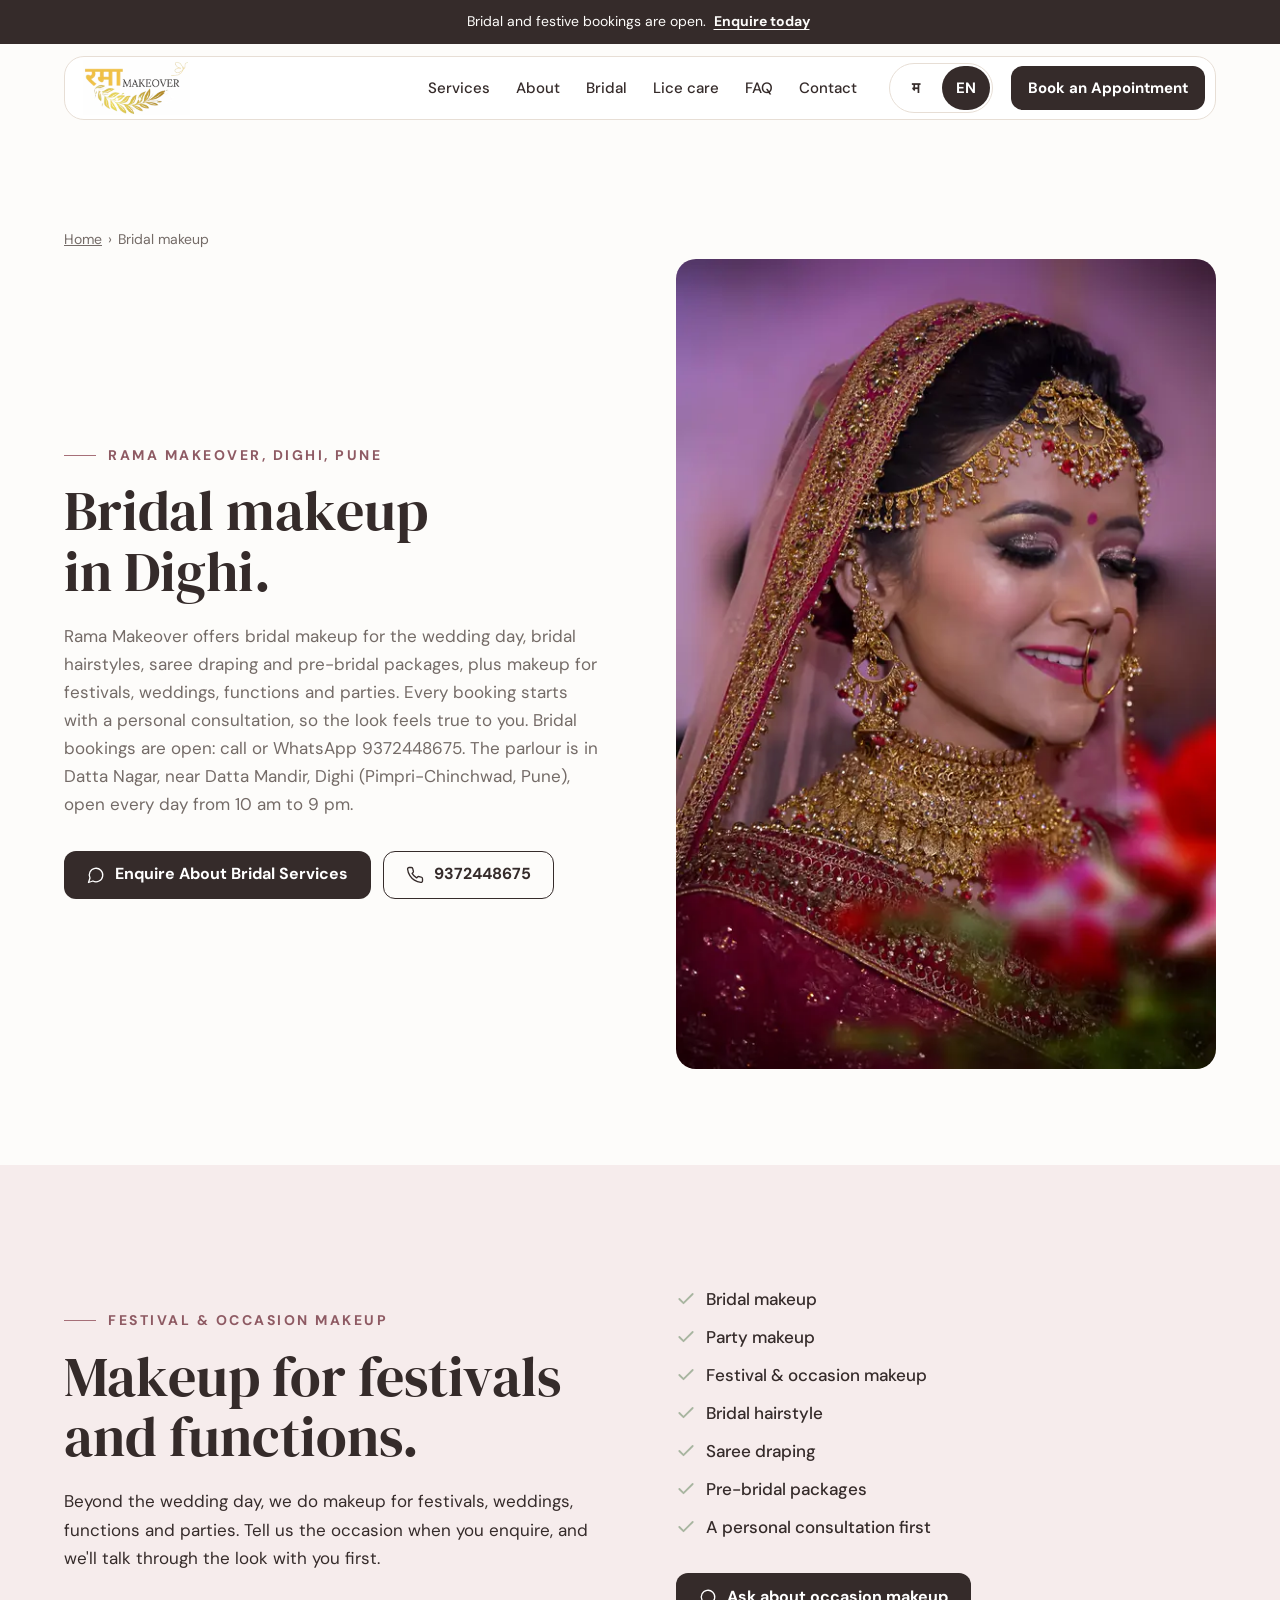
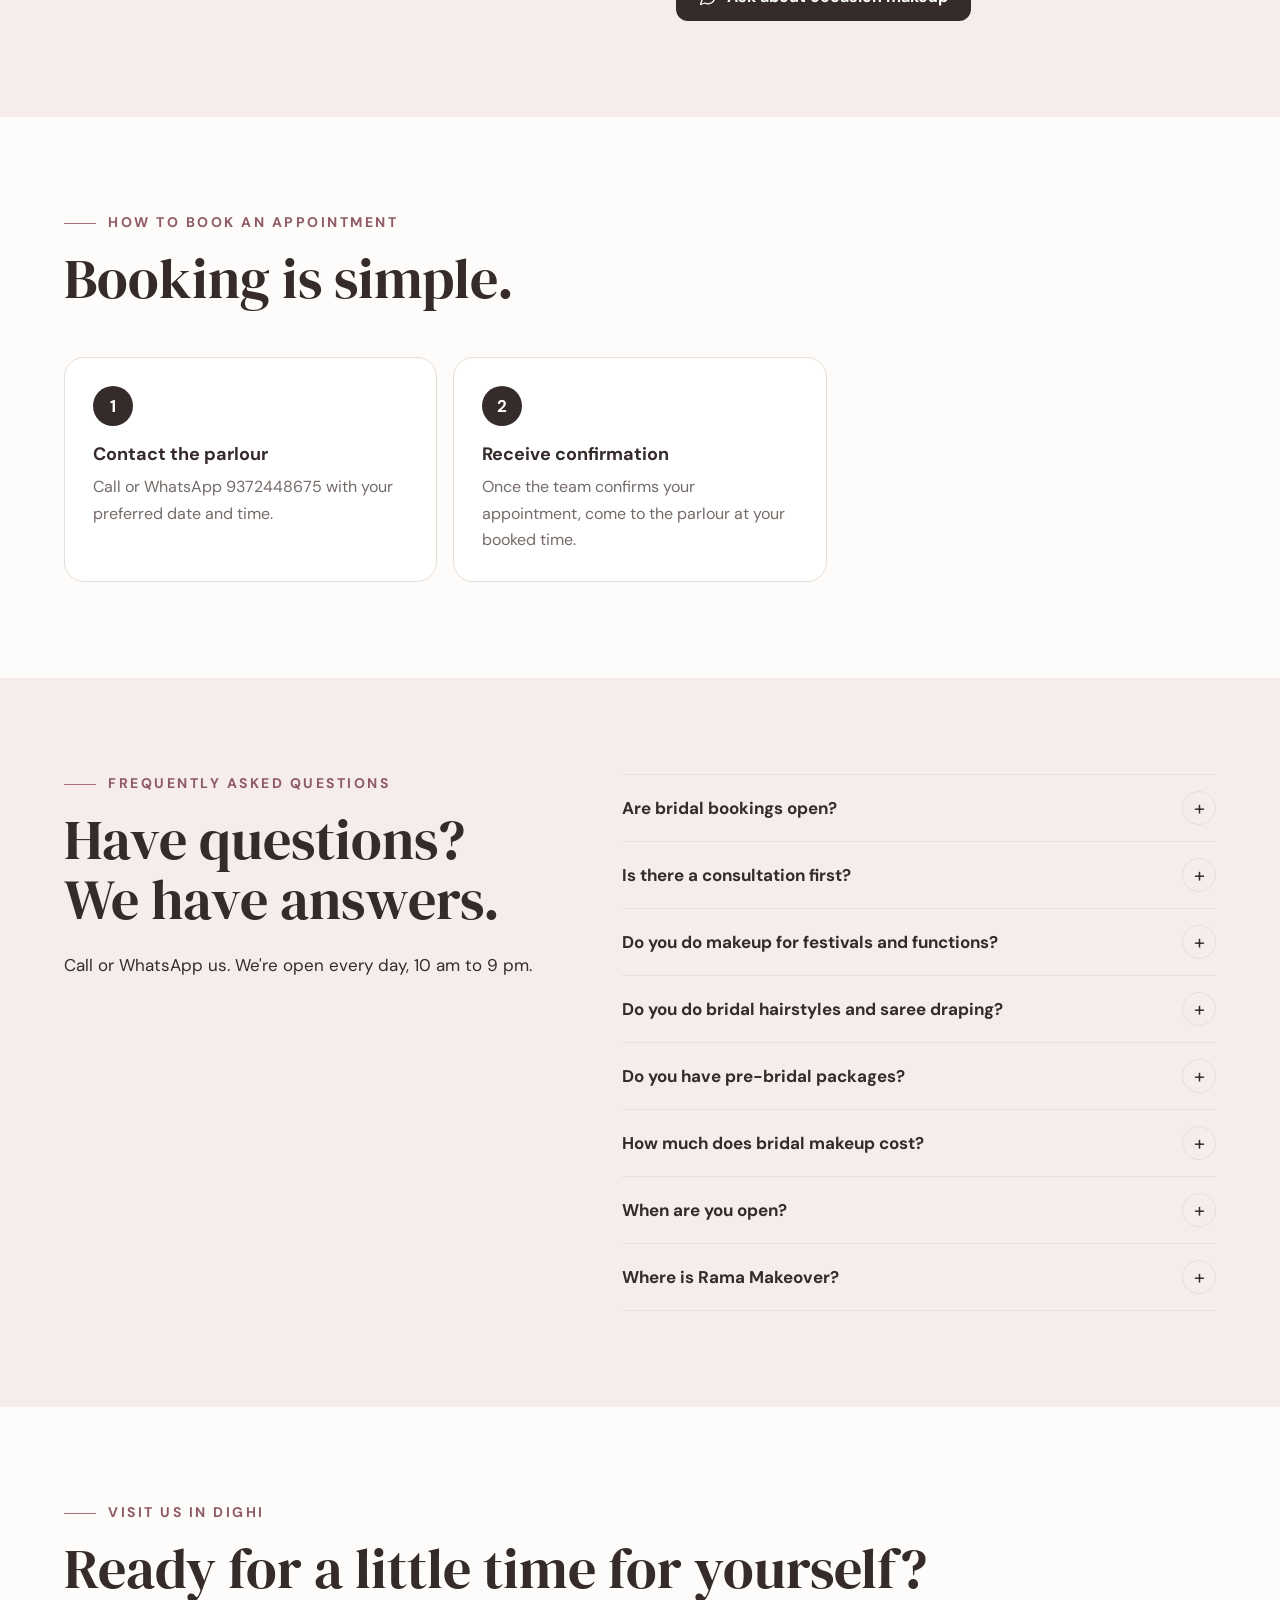
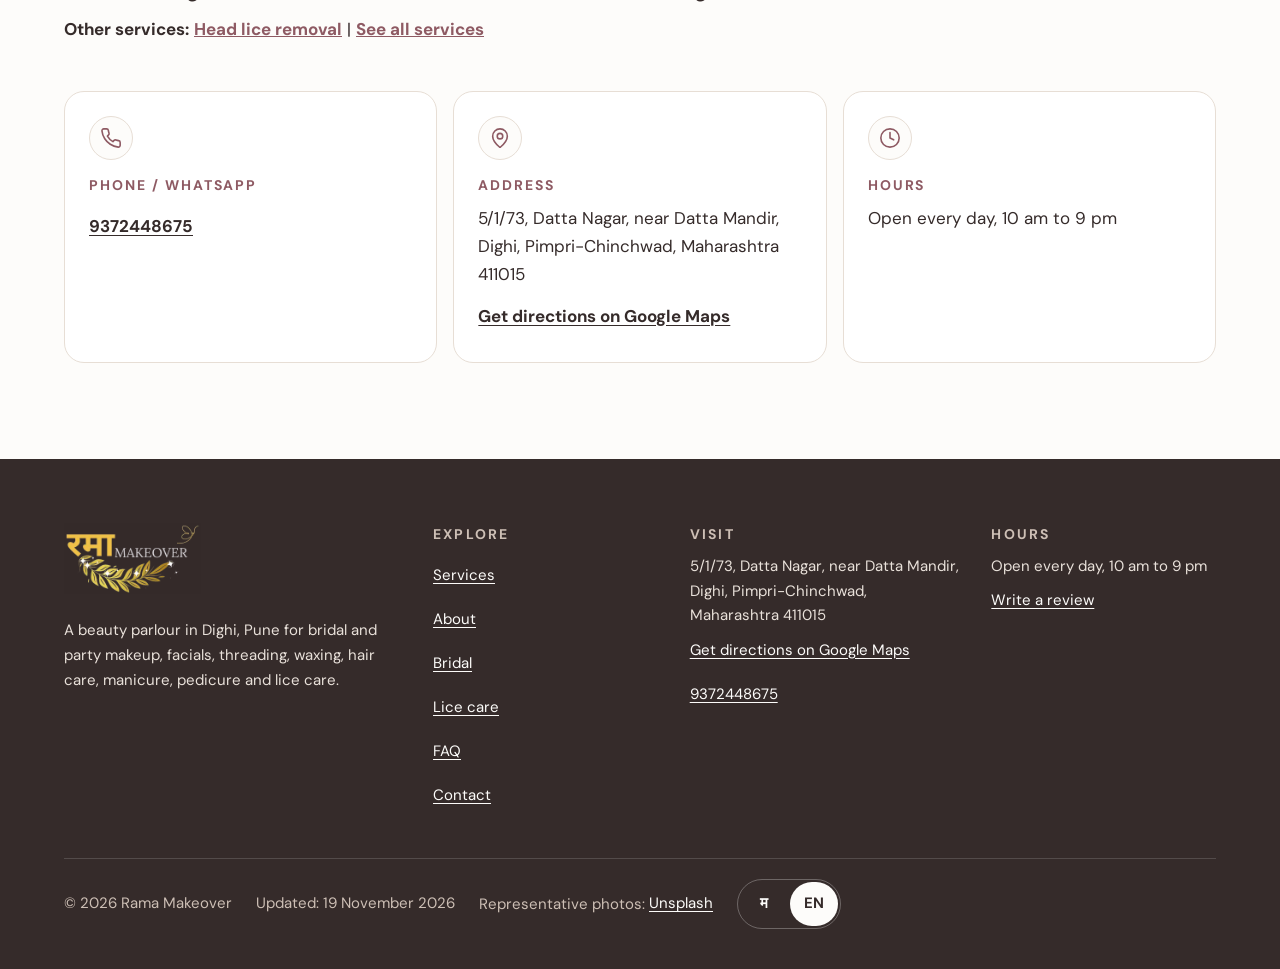
==== commit a7b552c4: "Remove the Diwali theme The theme switched itself off on 16 Nov 2026. This deletes what was left: th" ====
--- a/bridal-makeup/index.html
+++ b/bridal-makeup/index.html
@@ -24,9 +24,9 @@
 <meta name="theme-color" content="#FDFCFA">
 <link rel="icon" href="../icon-48.png?v=3" type="image/png" sizes="48x48">
 <link rel="apple-touch-icon" href="../apple-touch-icon.png?v=3">
-<link rel="stylesheet" href="../style.css?v=4ac95692-e9c745">
+<link rel="stylesheet" href="../style.css?v=b441e9b9-e9c745">
 <script>document.documentElement.classList.add("js")</script>
-<script src="../script.js?v=4ac95692-e9c745" defer></script>
+<script src="../script.js?v=b441e9b9-e9c745" defer></script>
 <script type="application/ld+json">
 {
   "@context": "https://schema.org",
@@ -47,7 +47,7 @@
         "@id": "https://ramamakeover.github.io/bridal-makeup/#breadcrumb"
       },
       "datePublished": "2026-10-30",
-      "dateModified": "2026-11-08"
+      "dateModified": "2026-11-19"
     },
     {
       "@type": "BreadcrumbList",
@@ -232,7 +232,7 @@
       <div><h3>Visit</h3><p>5/1/73, Datta Nagar, near Datta Mandir, Dighi, Pimpri-Chinchwad, Maharashtra 411015</p><p><a href="https://maps.app.goo.gl/stxkixWMnrQmzfCd6">Get directions on Google Maps</a></p><p><a href="tel:+919372448675">9372448675</a></p></div>
       <div><h3>Hours</h3><p>Open every day, 10 am to 9 pm</p><p><a href="../review/">Write a review</a></p></div>
     </div>
-    <div class="small"><span>© 2026 Rama Makeover</span><span>Updated: <time datetime="2026-11-08">8 November 2026</time></span><span>Representative photos: <a href="https://unsplash.com/license">Unsplash</a></span><div class="lang-switch on-dark" role="group" aria-label="Choose language"><a href="../mr/bridal-makeup/" lang="mr" hreflang="mr"><span aria-hidden="true">म</span><span class="vh">मराठी</span></a><a href="./" lang="en" hreflang="en" aria-current="page"><span aria-hidden="true">EN</span><span class="vh">English</span></a></div></div>
+    <div class="small"><span>© 2026 Rama Makeover</span><span>Updated: <time datetime="2026-11-19">19 November 2026</time></span><span>Representative photos: <a href="https://unsplash.com/license">Unsplash</a></span><div class="lang-switch on-dark" role="group" aria-label="Choose language"><a href="../mr/bridal-makeup/" lang="mr" hreflang="mr"><span aria-hidden="true">म</span><span class="vh">मराठी</span></a><a href="./" lang="en" hreflang="en" aria-current="page"><span aria-hidden="true">EN</span><span class="vh">English</span></a></div></div>
   </div>
 </footer>
 
--- a/style.css
+++ b/style.css
@@ -323,7 +323,7 @@
 
 /* Lice care */
 .facts-card { background:var(--white); border:1px solid var(--border); border-radius:var(--r-card); padding:28px; }
-.facts-card h3 { font-family:var(--head); font-weight:400; font-size:26px; }
+.facts-card h3 { font-family:var(--head); font-weight:400; font-size:26px; line-height:1.2; }
 .facts-card ul { margin-top:12px; padding-left:20px; }
 .facts-card li { margin-top:8px; color:var(--cocoa); }
 .facts-card li::marker { color:var(--rose); }
@@ -333,7 +333,7 @@
 .why li { background:var(--white); border:1px solid var(--border); border-radius:var(--r-card); padding:24px; transition:transform .22s var(--ease); }
 .why li:hover { transform:translateY(-3px); }
 .why .badge { width:48px; height:48px; border-radius:50%; background:var(--ivory); border:1px solid var(--border); display:grid; place-items:center; color:var(--rose-ink); }
-.why h3 { font-family:var(--head); font-weight:400; font-size:24px; margin-top:16px; }
+.why h3 { font-family:var(--head); font-weight:400; font-size:24px; line-height:1.2; margin-top:16px; }
 .why p { color:var(--muted); margin-top:4px; font-size:16px; }
 
 /* Bridal */
@@ -589,7 +589,7 @@
 .tool label, .tool legend { font-weight:700; margin-top:14px; }
 .tool small { font-weight:400; color:var(--muted); }
 .tool fieldset { border:0; padding:0; margin:0; }
-.tool input[type=text], .tool input[type=tel], .tool select, .tool textarea, .rv-write textarea { width:100%; min-height:48px; padding:10px 14px; border:1px solid var(--border); border-radius:var(--r-btn); background:var(--white); font:inherit; color:var(--cocoa); }
+.tool input[type=text], .tool input[type=tel], .tool select, .tool textarea, .rv-write select, .rv-write textarea { width:100%; min-height:48px; padding:10px 14px; border:1px solid var(--border); border-radius:var(--r-btn); background:var(--white); font:inherit; color:var(--cocoa); }
 .tool .rq-radio { display:inline-flex; align-items:center; gap:8px; min-height:44px; margin:0 20px 0 0; font-weight:400; }
 .rv-write label { display:block; font-weight:700; margin:14px 0 6px; }
 .rv-write .ctas { margin-top:16px; }
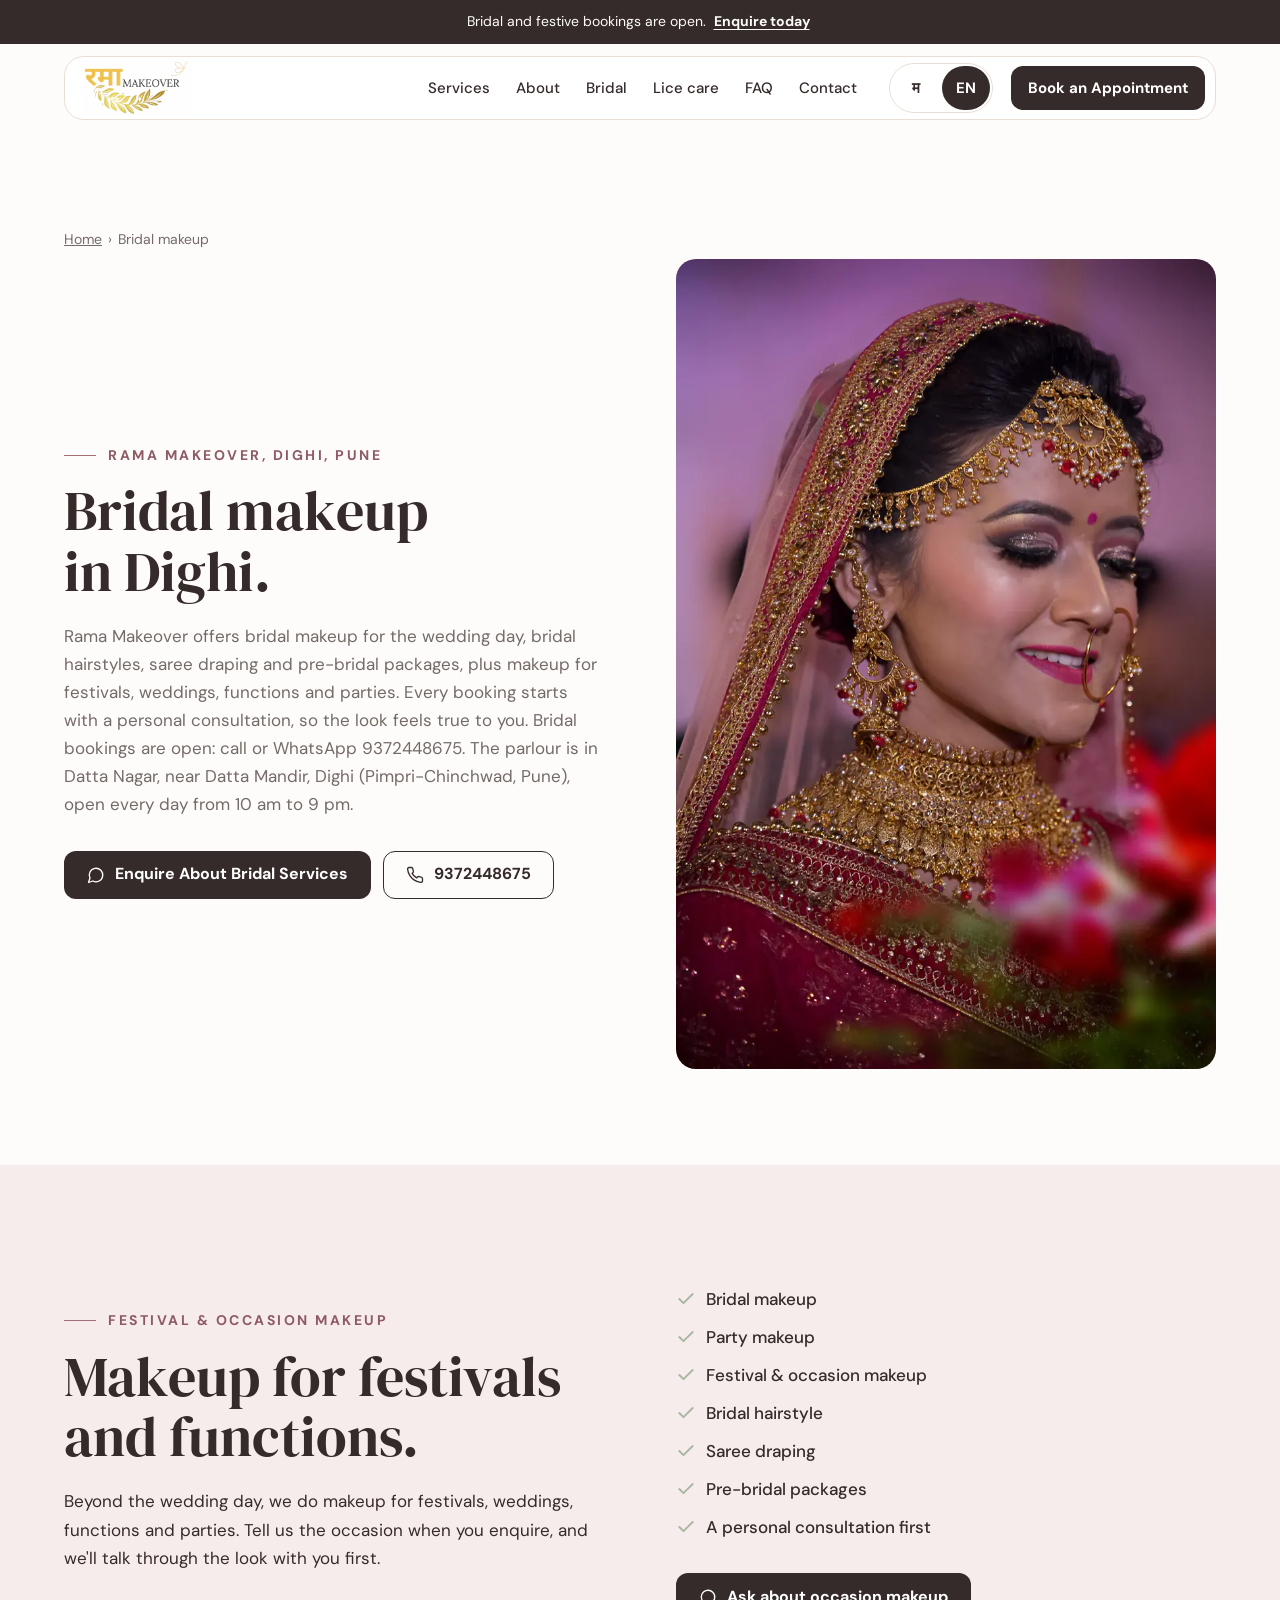
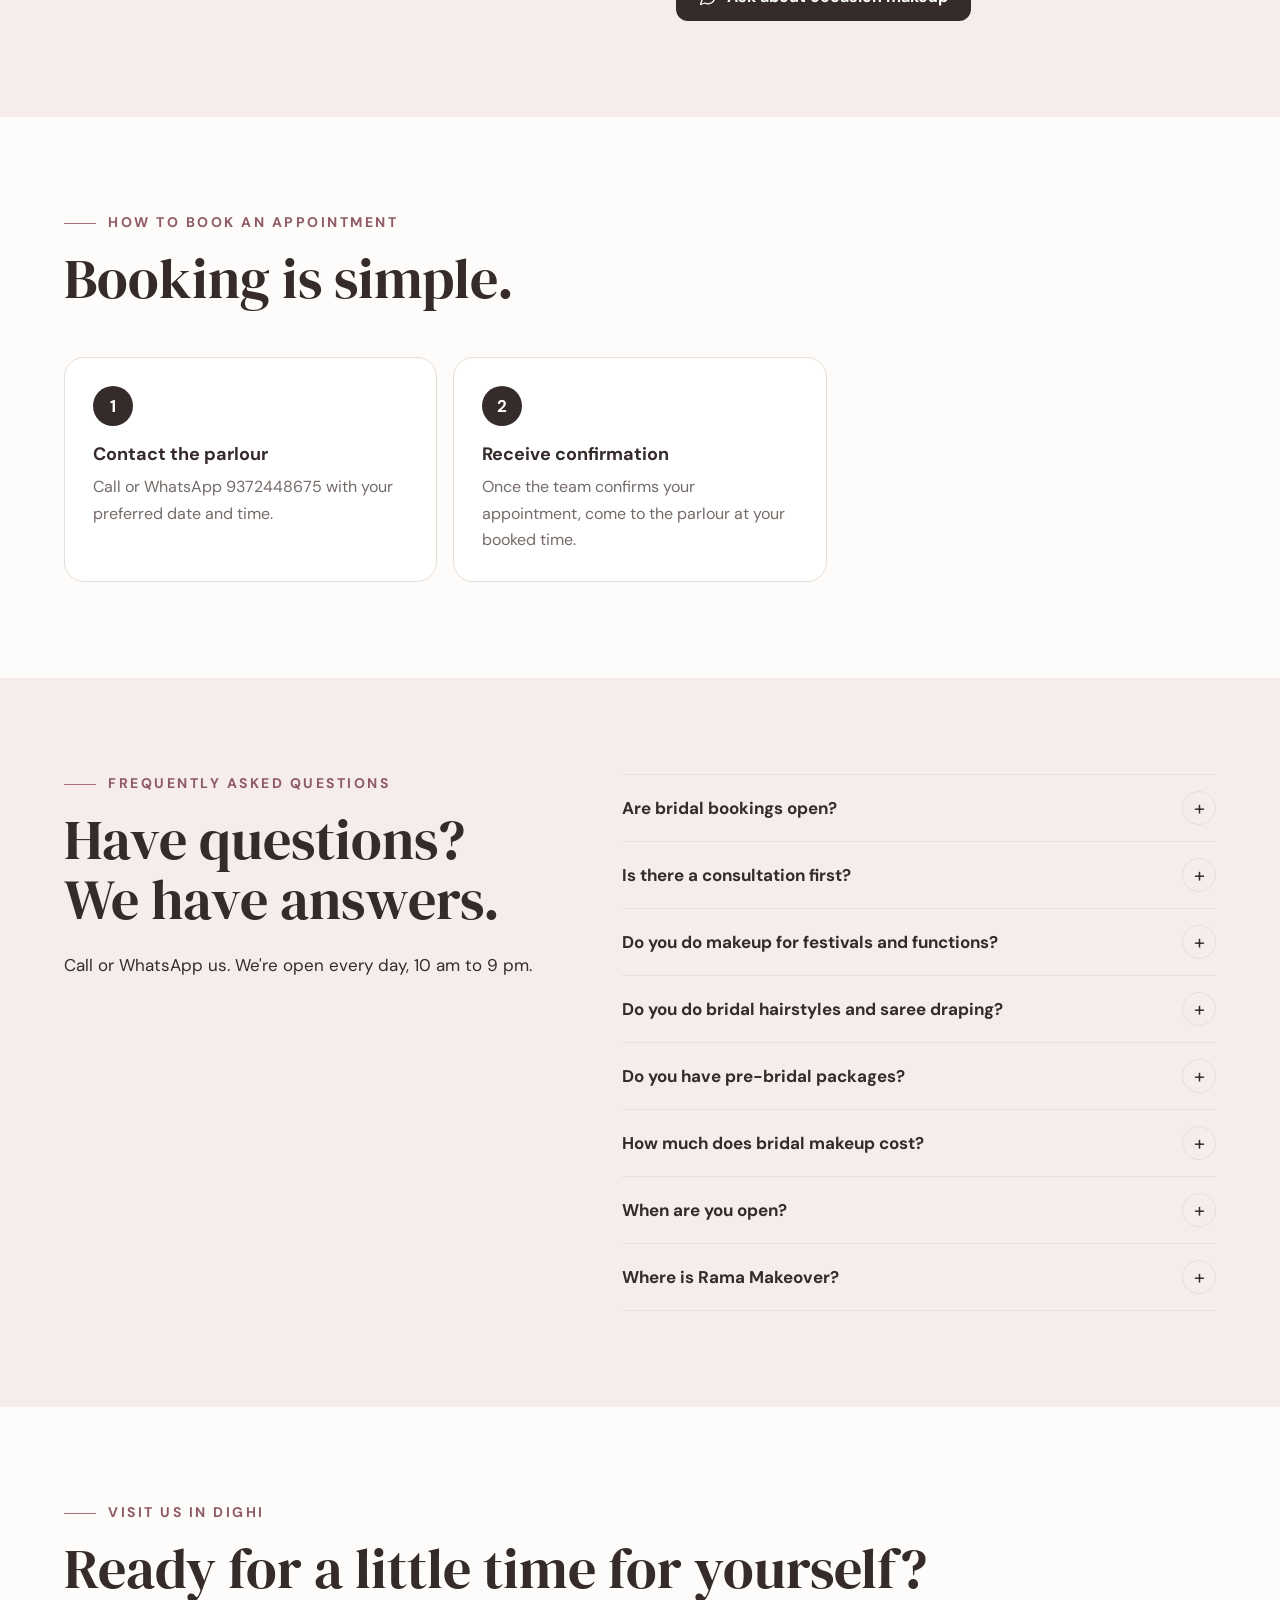
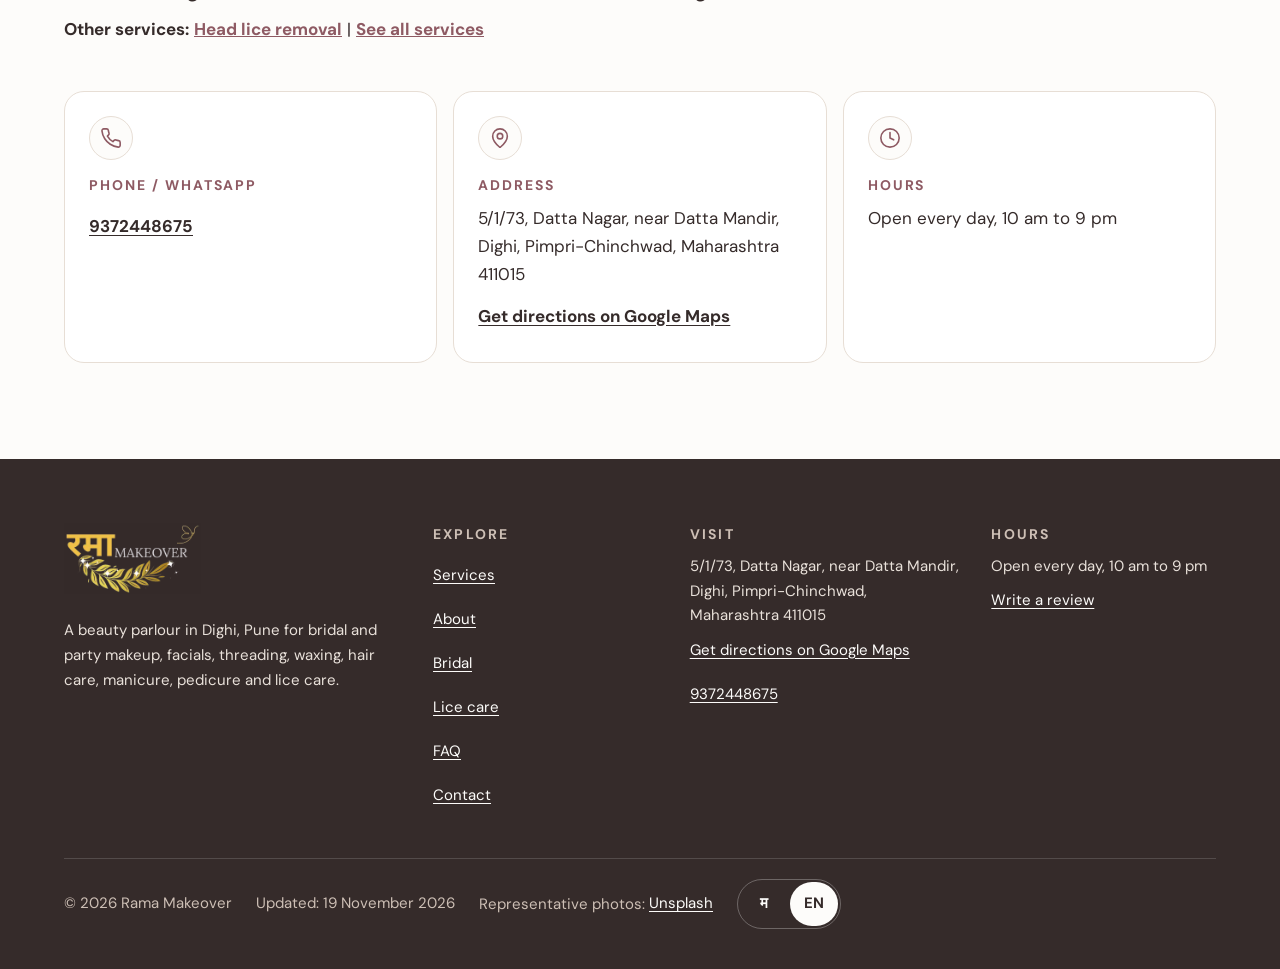
==== commit 7e4fae1b: "Home page: Google reviews carousel Five Google reviews, quoted word for word, in the reviews section" ====
--- a/bridal-makeup/index.html
+++ b/bridal-makeup/index.html
@@ -24,9 +24,9 @@
 <meta name="theme-color" content="#FDFCFA">
 <link rel="icon" href="../icon-48.png?v=3" type="image/png" sizes="48x48">
 <link rel="apple-touch-icon" href="../apple-touch-icon.png?v=3">
-<link rel="stylesheet" href="../style.css?v=b441e9b9-e9c745">
+<link rel="stylesheet" href="../style.css?v=7ddabd78-baf1b8">
 <script>document.documentElement.classList.add("js")</script>
-<script src="../script.js?v=b441e9b9-e9c745" defer></script>
+<script src="../script.js?v=7ddabd78-baf1b8" defer></script>
 <script type="application/ld+json">
 {
   "@context": "https://schema.org",
--- a/style.css
+++ b/style.css
@@ -533,6 +533,7 @@
 
   /* Review card scales in; FAQ questions arrive one after another */
   .js .review-card[data-reveal] { transform:translateY(32px) scale(.94); }
+  .js .review-card[data-reveal].in { transform:none; }
   .js .faq[data-reveal] { transform:none; }
   .js .faq[data-reveal] details { opacity:0; transform:translateY(18px); transition:opacity .5s var(--ease), transform .6s var(--ease); }
   .js .faq[data-reveal].in details { opacity:1; transform:none; }
@@ -604,3 +605,47 @@
 .site-header.scrolled .logo-link img { height:40px; }
 @media (max-width:360px) { .site-header.scrolled { padding:4px 0 20px; } }
 @media (prefers-reduced-motion:reduce) { .site-header, .site-header .bar-inner, .logo-link img { transition:none; } }
+
+/* Reviews carousel (design from 21st.dev bankkroll/animated-testimonials): one card at a time, initials instead of photos. */
+.rv-stack { display:grid; gap:16px; max-width:560px; margin:32px auto 0; text-align:left; touch-action:pan-y; position:relative; isolation:isolate; }
+.rv-slide { display:flex; flex-direction:column; margin:0; padding:28px 24px 24px; border-radius:20px; background:var(--ivory); color:var(--cocoa); box-shadow:0 12px 32px rgba(0,0,0,.28); }
+.rv-stars { color:var(--rose); letter-spacing:.12em; }
+.rv-slide blockquote { position:relative; flex:1; margin:16px 0 0; font-size:18px; font-weight:500; line-height:1.6; }
+.rv-slide blockquote::before { content:"\201C"; position:absolute; top:-20px; left:-6px; font:400 64px/1 var(--head); color:var(--rose); opacity:.25; }
+.rv-slide blockquote p { position:relative; }
+.rv-slide figcaption { display:flex; align-items:center; gap:14px; margin-top:20px; padding-top:16px; border-top:1px solid var(--border); }
+.rv-slide figcaption b, .rv-slide figcaption small { display:block; }
+.rv-slide figcaption small { color:var(--muted); font-size:14px; }
+.rv-av { display:grid; place-items:center; flex:none; width:44px; height:44px; border-radius:50%; background:var(--cream); border:1px solid var(--border); font:400 20px/1 var(--head); color:var(--rose-ink); }
+.js .rv-stack { gap:0; }
+.js .rv-slide { grid-area:1/1; transition:opacity .5s ease-in-out, transform .5s ease-in-out; }
+.js .rv-slide:not(.on) { opacity:0; transform:translateX(48px) scale(.92); }
+.rv-nav { display:flex; justify-content:center; margin-top:16px; }
+html:not(.js) .rv-nav { display:none; }
+.rv-dot { display:inline-flex; align-items:center; justify-content:center; min-width:24px; min-height:44px; padding:0; border:0; background:none; cursor:pointer; }
+.rv-dot::before { content:""; width:10px; height:10px; border-radius:999px; background:rgba(253,252,250,.35); transition:width .3s, background-color .3s; }
+.rv-dot[aria-current="true"]::before { width:40px; background:var(--ivory); }
+.rv-split :focus-visible { outline-color:var(--ivory); }
+.rv-play { display:inline-flex; align-items:center; justify-content:center; min-width:44px; min-height:44px; margin-left:12px; padding:0; border:1px solid rgba(253,252,250,.45); border-radius:999px; background:none; color:var(--ivory); cursor:pointer; }
+.rv-play .ico { width:20px; height:20px; stroke-width:2.5; }
+.rv-play .i-play { display:none; fill:currentColor; }
+.rv-play.off .i-play { display:inline; }
+.rv-play.off .i-pause { display:none; }
+@media (min-width:900px) {
+  .rv-split { display:grid; grid-template-columns:1fr minmax(0,520px); grid-template-areas:"text card" "nav card" "ctas card"; column-gap:64px; padding:64px; text-align:left; }
+  .rv-text { grid-area:text; align-self:end; }
+  .rv-split .eyebrow::after { display:none; }
+  .rv-split .title > .eyebrow { justify-content:flex-start; }
+  .rv-split .intro { margin-left:0; }
+  .rv-stack { grid-area:card; align-self:center; margin:0; }
+  .rv-stack::before, .rv-stack::after { content:""; position:absolute; z-index:-1; width:96px; height:96px; border-radius:16px; background:rgba(217,166,160,.14); }
+  .rv-stack::before { left:-24px; bottom:-24px; }
+  .rv-stack::after { right:-24px; top:-24px; }
+  .rv-nav { grid-area:nav; justify-content:flex-start; margin-top:20px; }
+  .rv-split .ctas { grid-area:ctas; justify-content:flex-start; align-self:start; }
+}
+@media (prefers-reduced-motion:reduce) {
+  .js .rv-slide { transition:opacity .3s ease; }
+  .js .rv-slide:not(.on) { transform:none; }
+  .rv-dot::before { transition:none; }
+}
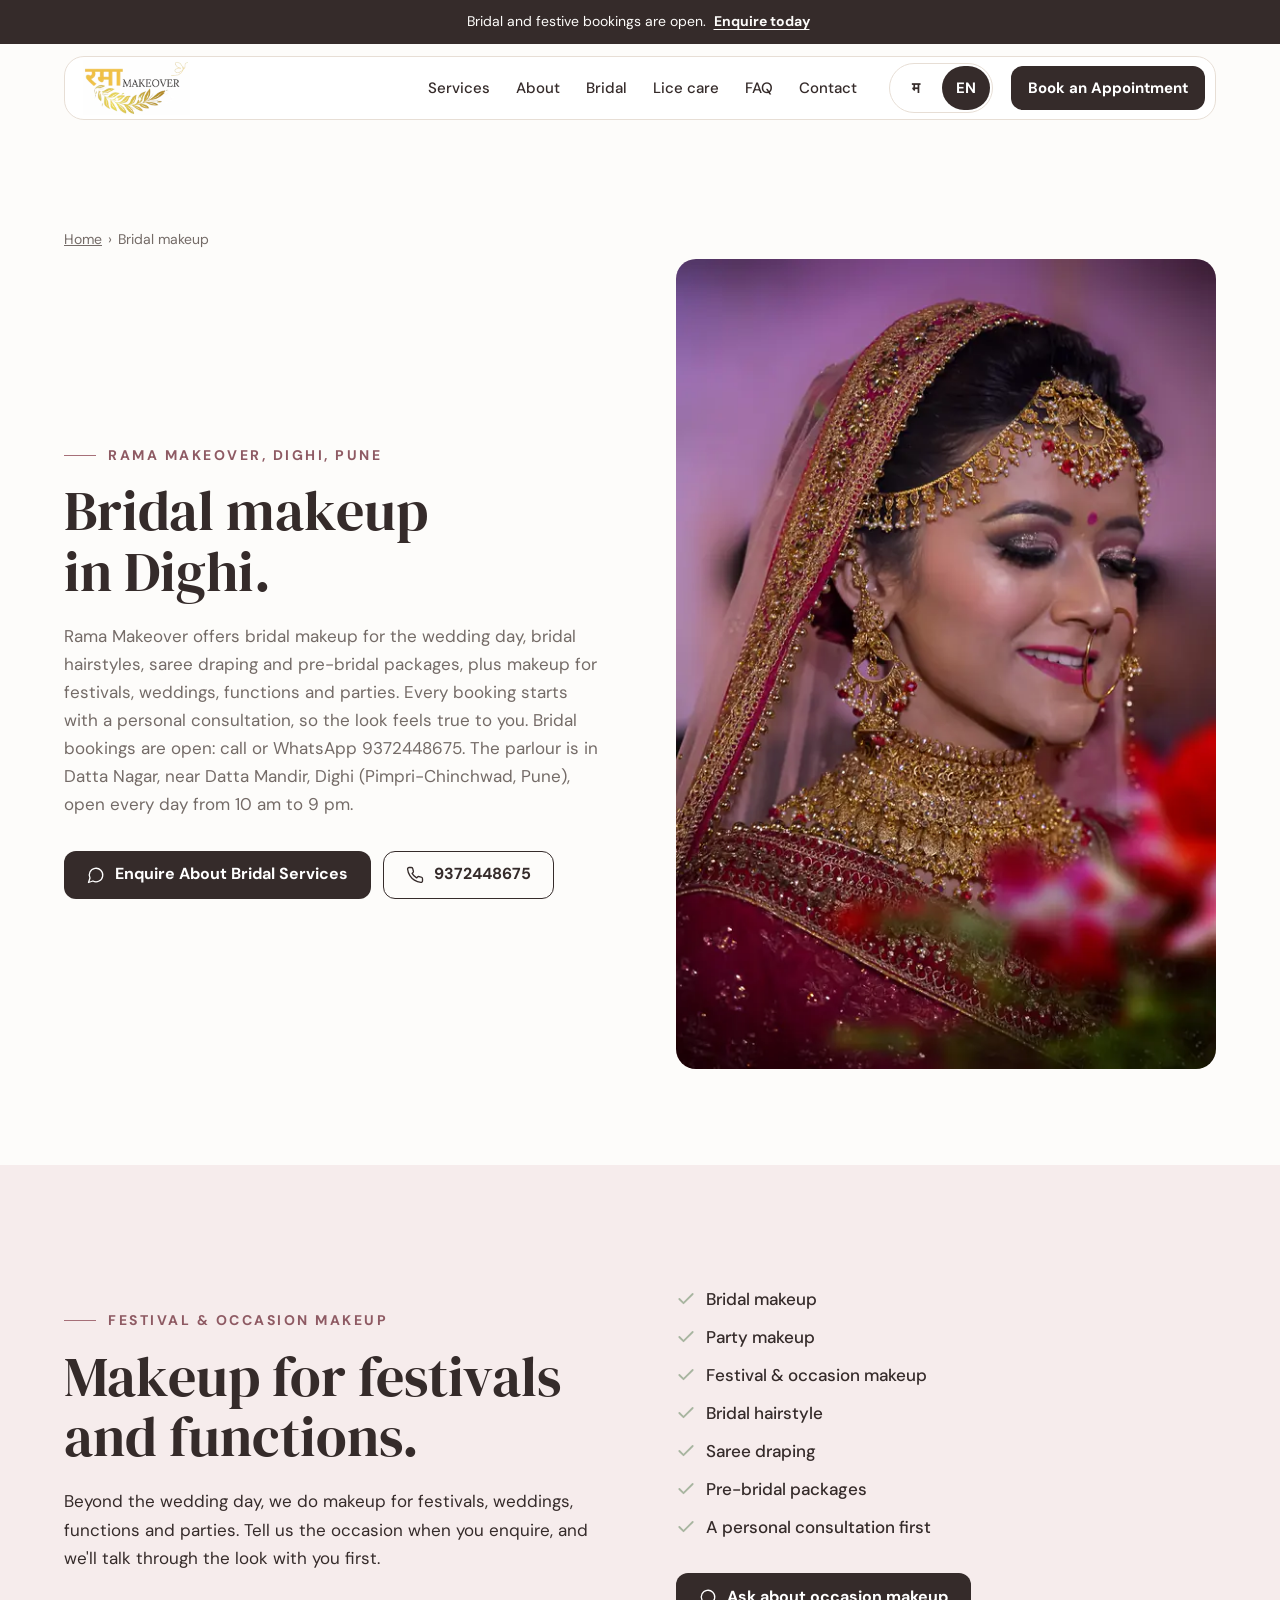
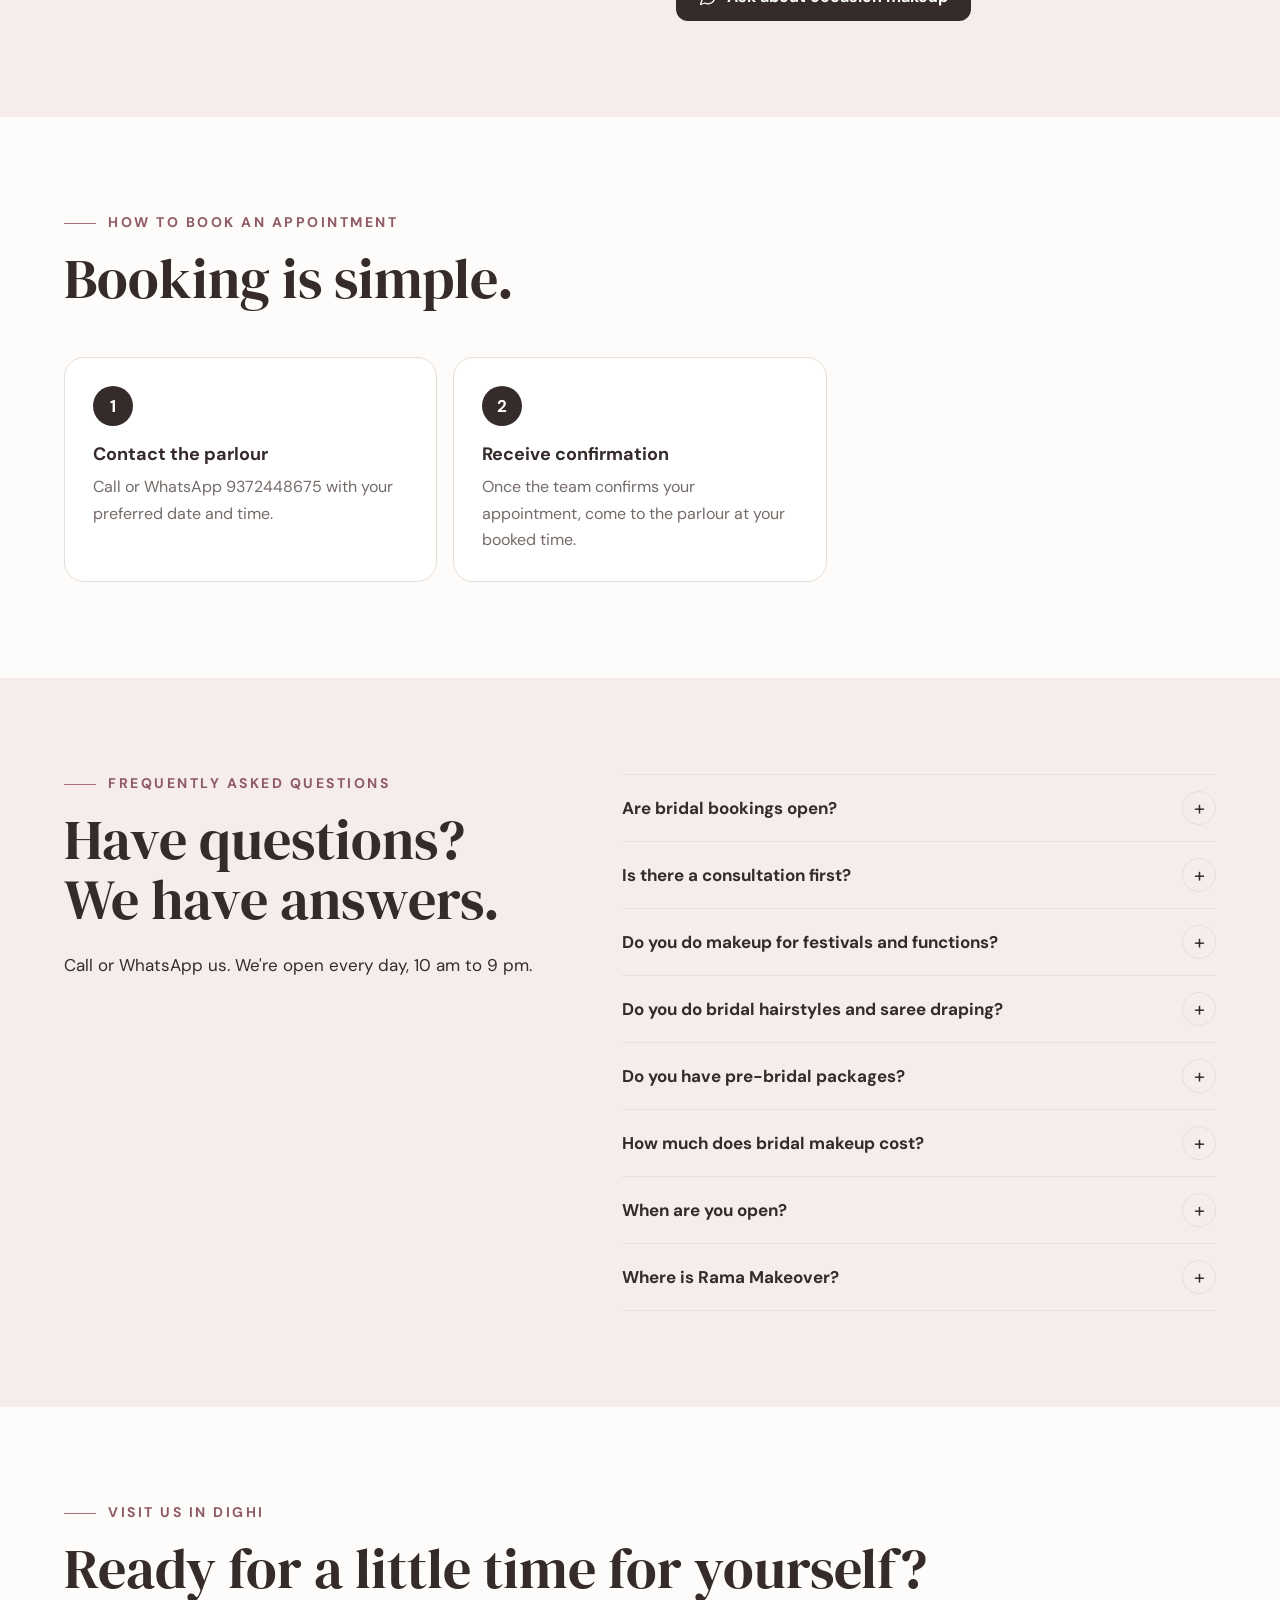
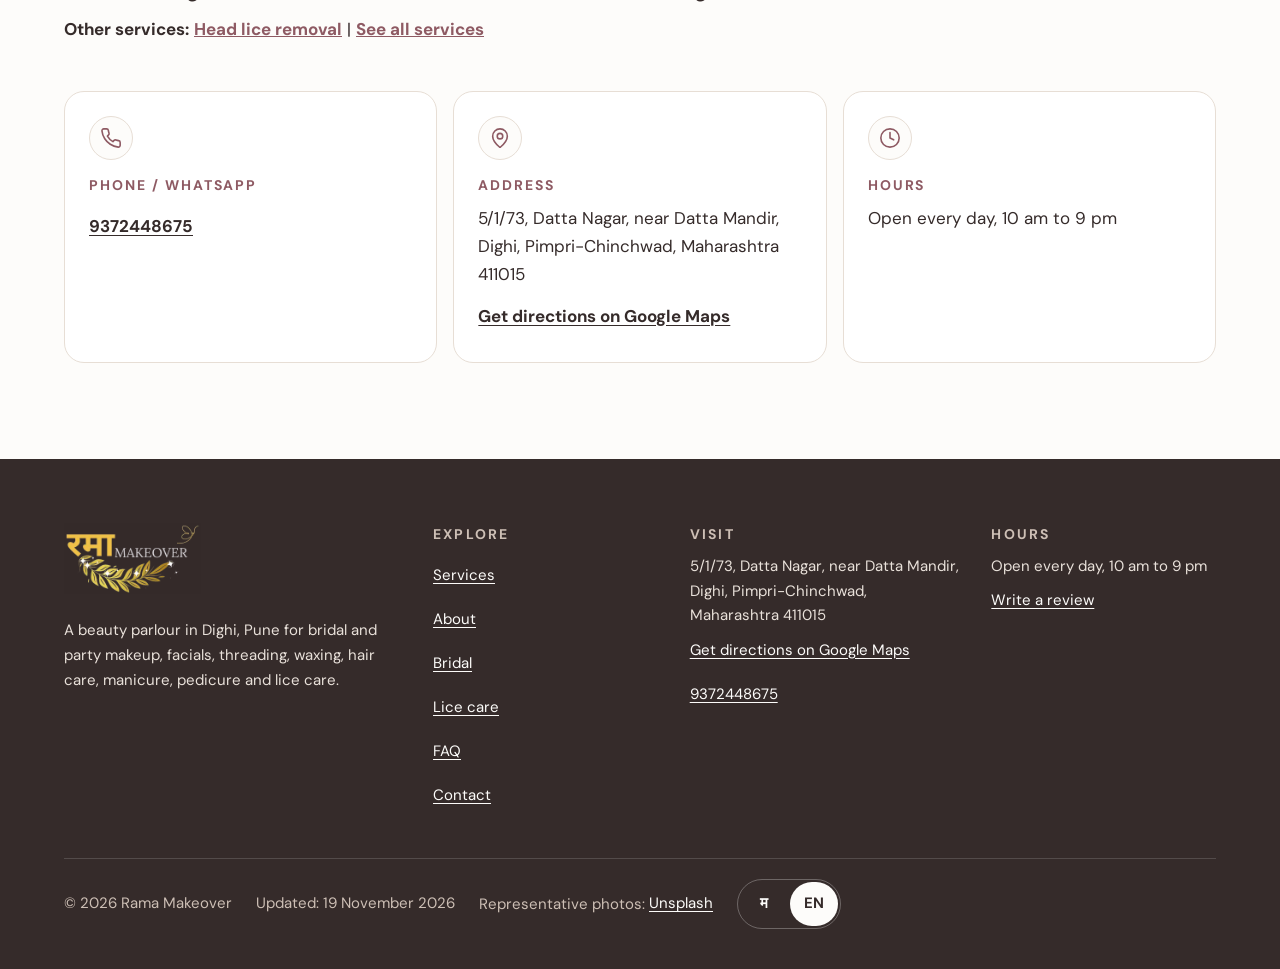
==== commit b5145873: "Lice page: 60-second video ad Adds the English head lice ad (720x1280 web copy, 3.9 MB) to /head-lic" ====
--- a/bridal-makeup/index.html
+++ b/bridal-makeup/index.html
@@ -24,9 +24,9 @@
 <meta name="theme-color" content="#FDFCFA">
 <link rel="icon" href="../icon-48.png?v=3" type="image/png" sizes="48x48">
 <link rel="apple-touch-icon" href="../apple-touch-icon.png?v=3">
-<link rel="stylesheet" href="../style.css?v=7ddabd78-baf1b8">
+<link rel="stylesheet" href="../style.css?v=2b2fc5b1-baf1b8">
 <script>document.documentElement.classList.add("js")</script>
-<script src="../script.js?v=7ddabd78-baf1b8" defer></script>
+<script src="../script.js?v=2b2fc5b1-baf1b8" defer></script>
 <script type="application/ld+json">
 {
   "@context": "https://schema.org",
--- a/style.css
+++ b/style.css
@@ -569,6 +569,9 @@
 .crumbs a { color:inherit; }
 .svc-photo { border-radius:var(--r-card); overflow:hidden; }
 .svc-photo img { display:block; width:100%; height:auto; }
+/* 9:16 video ad on a service page */
+.svc-video { justify-self:center; width:100%; max-width:360px; }
+.svc-video video { display:block; width:100%; height:auto; aspect-ratio:9/16; border-radius:var(--r-card); background:var(--cocoa); box-shadow:0 18px 48px rgba(53,43,42,.18); }
 
 /* "All services" box under the service cards */
 .all-svc { margin-top:40px; background:var(--white); border:1px solid var(--border); border-radius:var(--r-card); padding:28px; }
